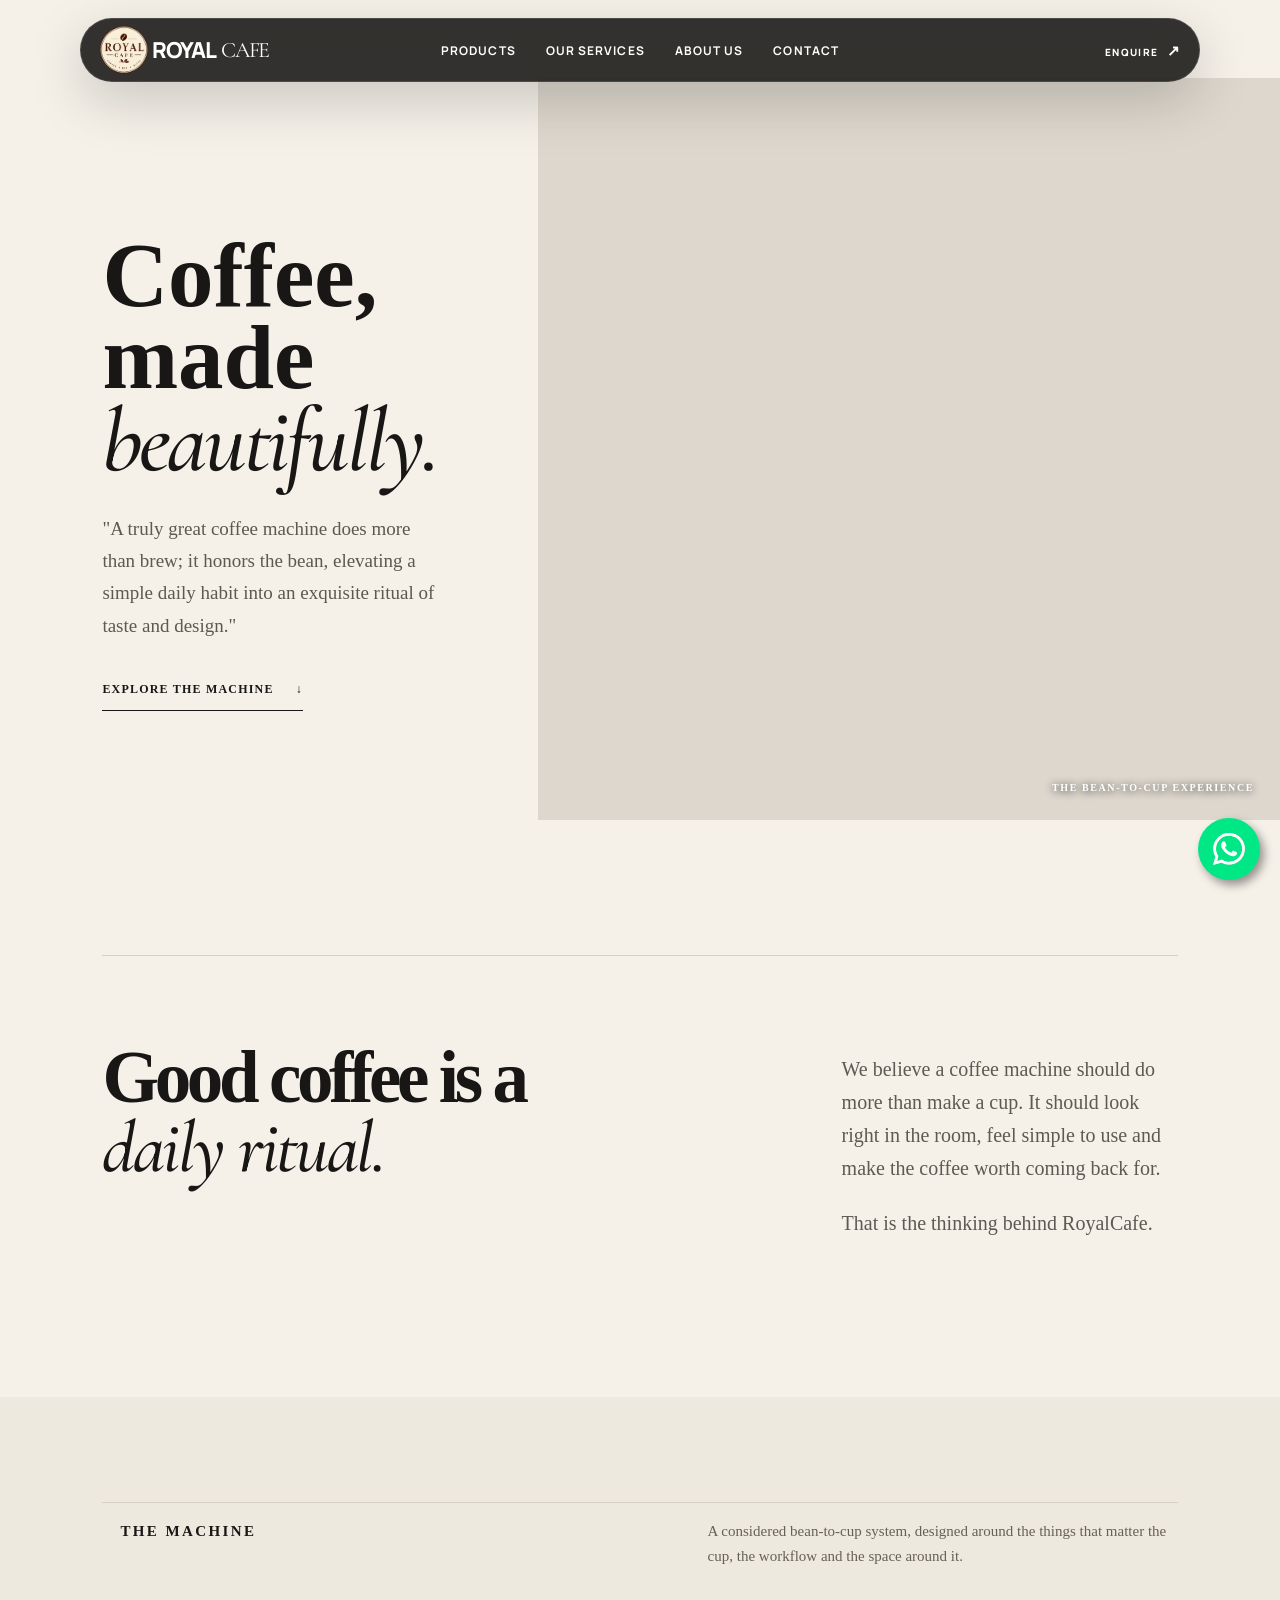
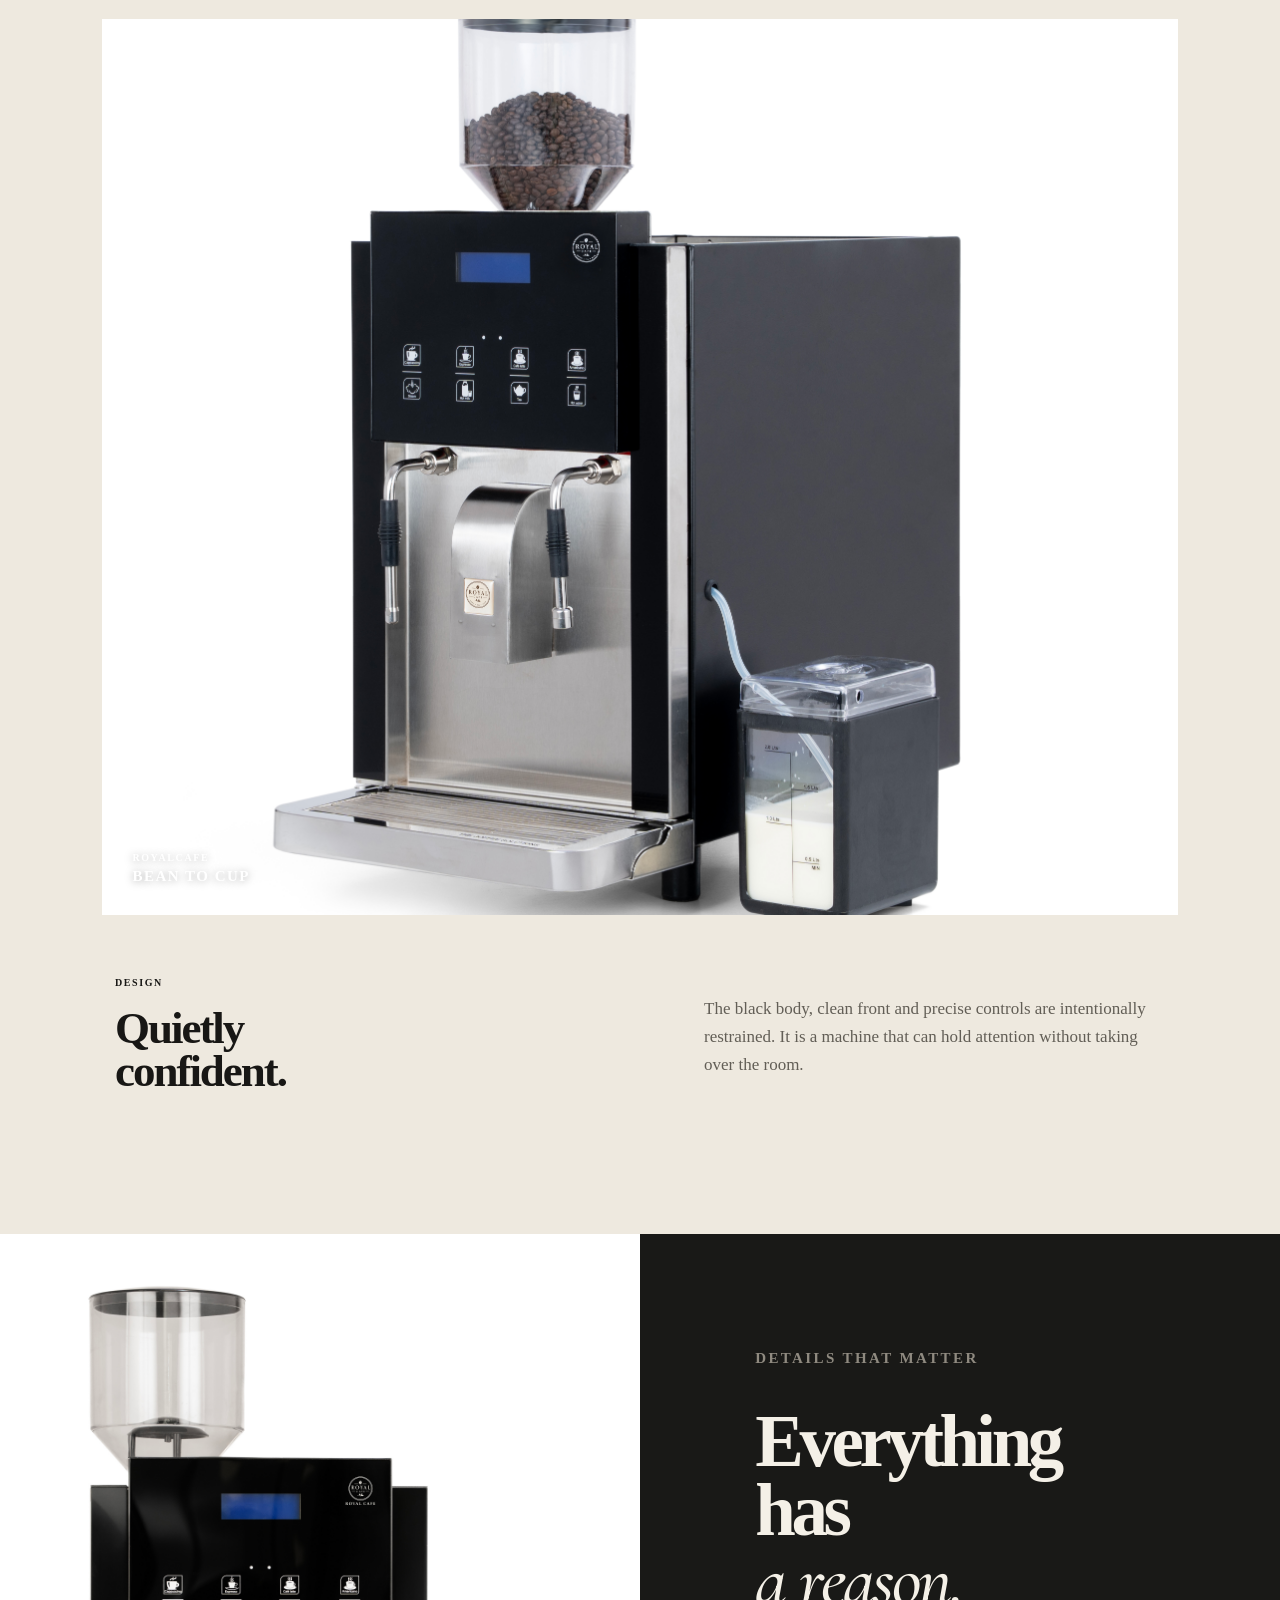
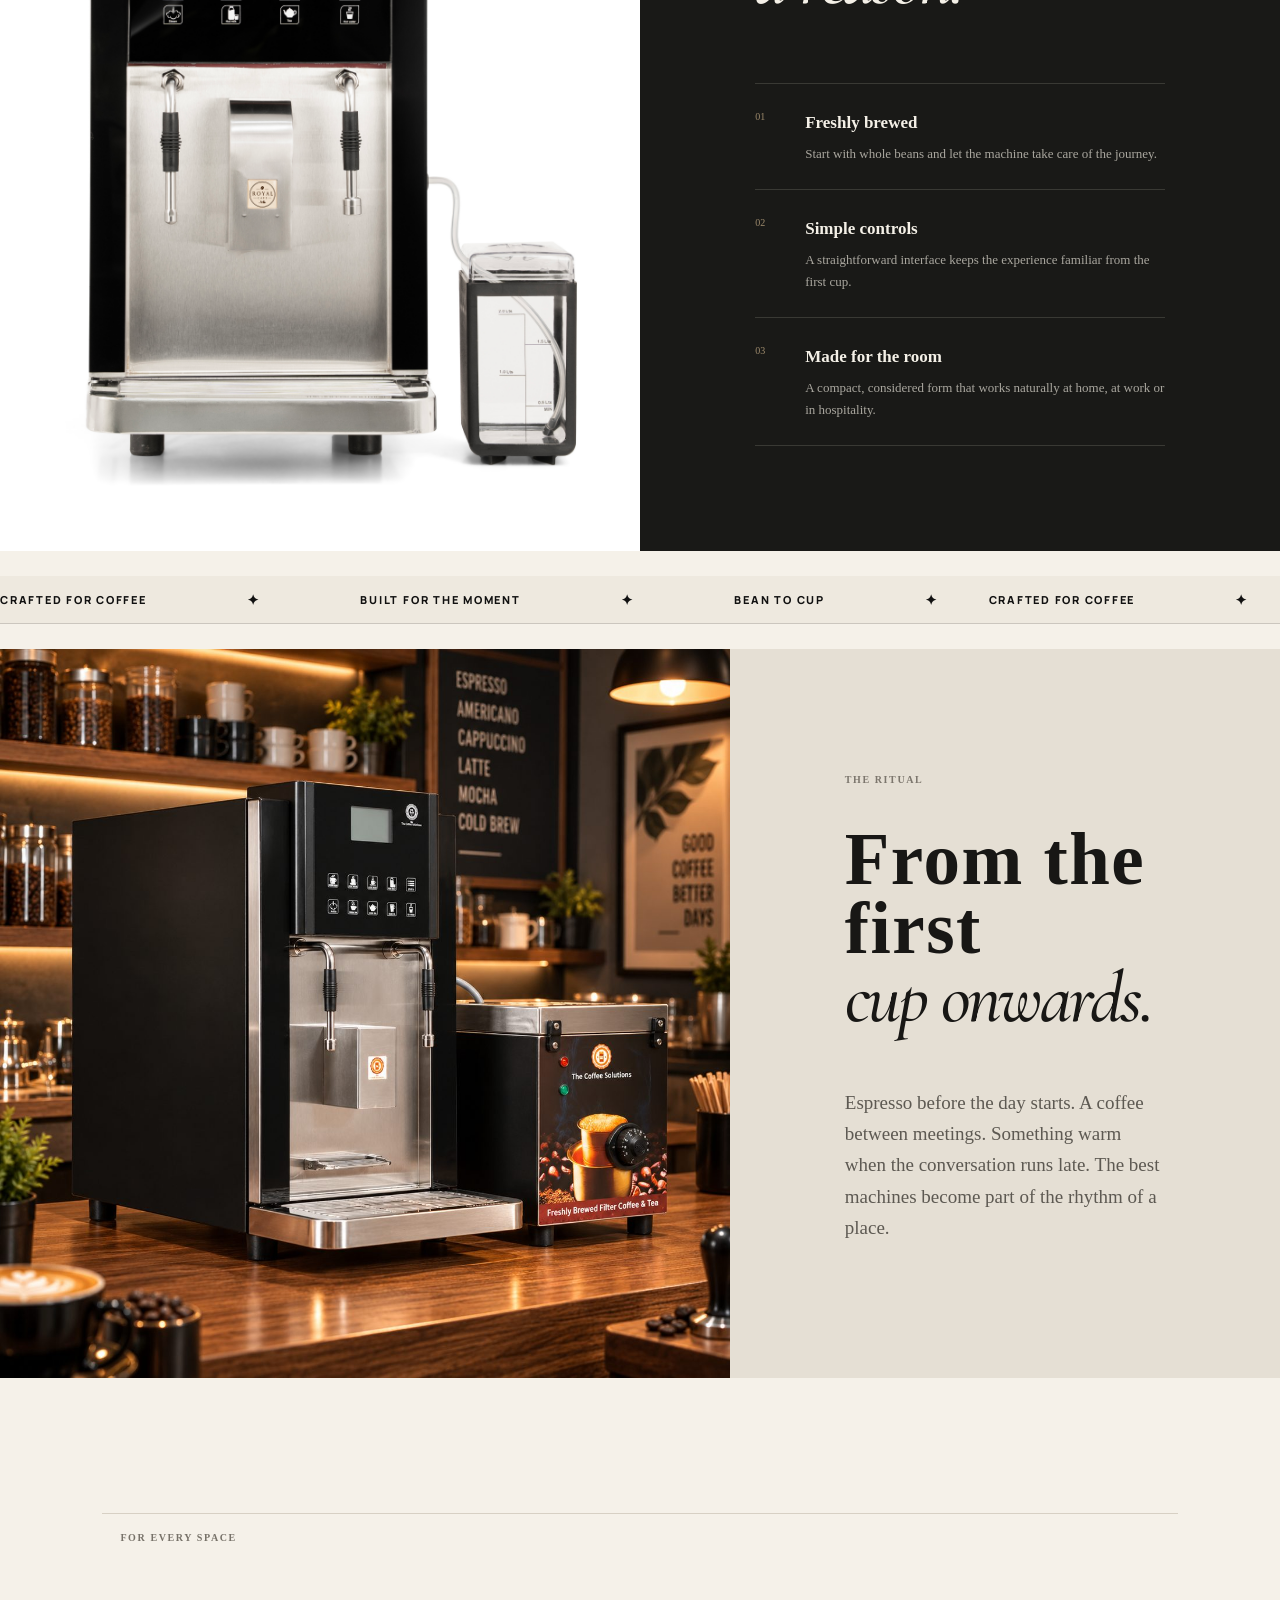
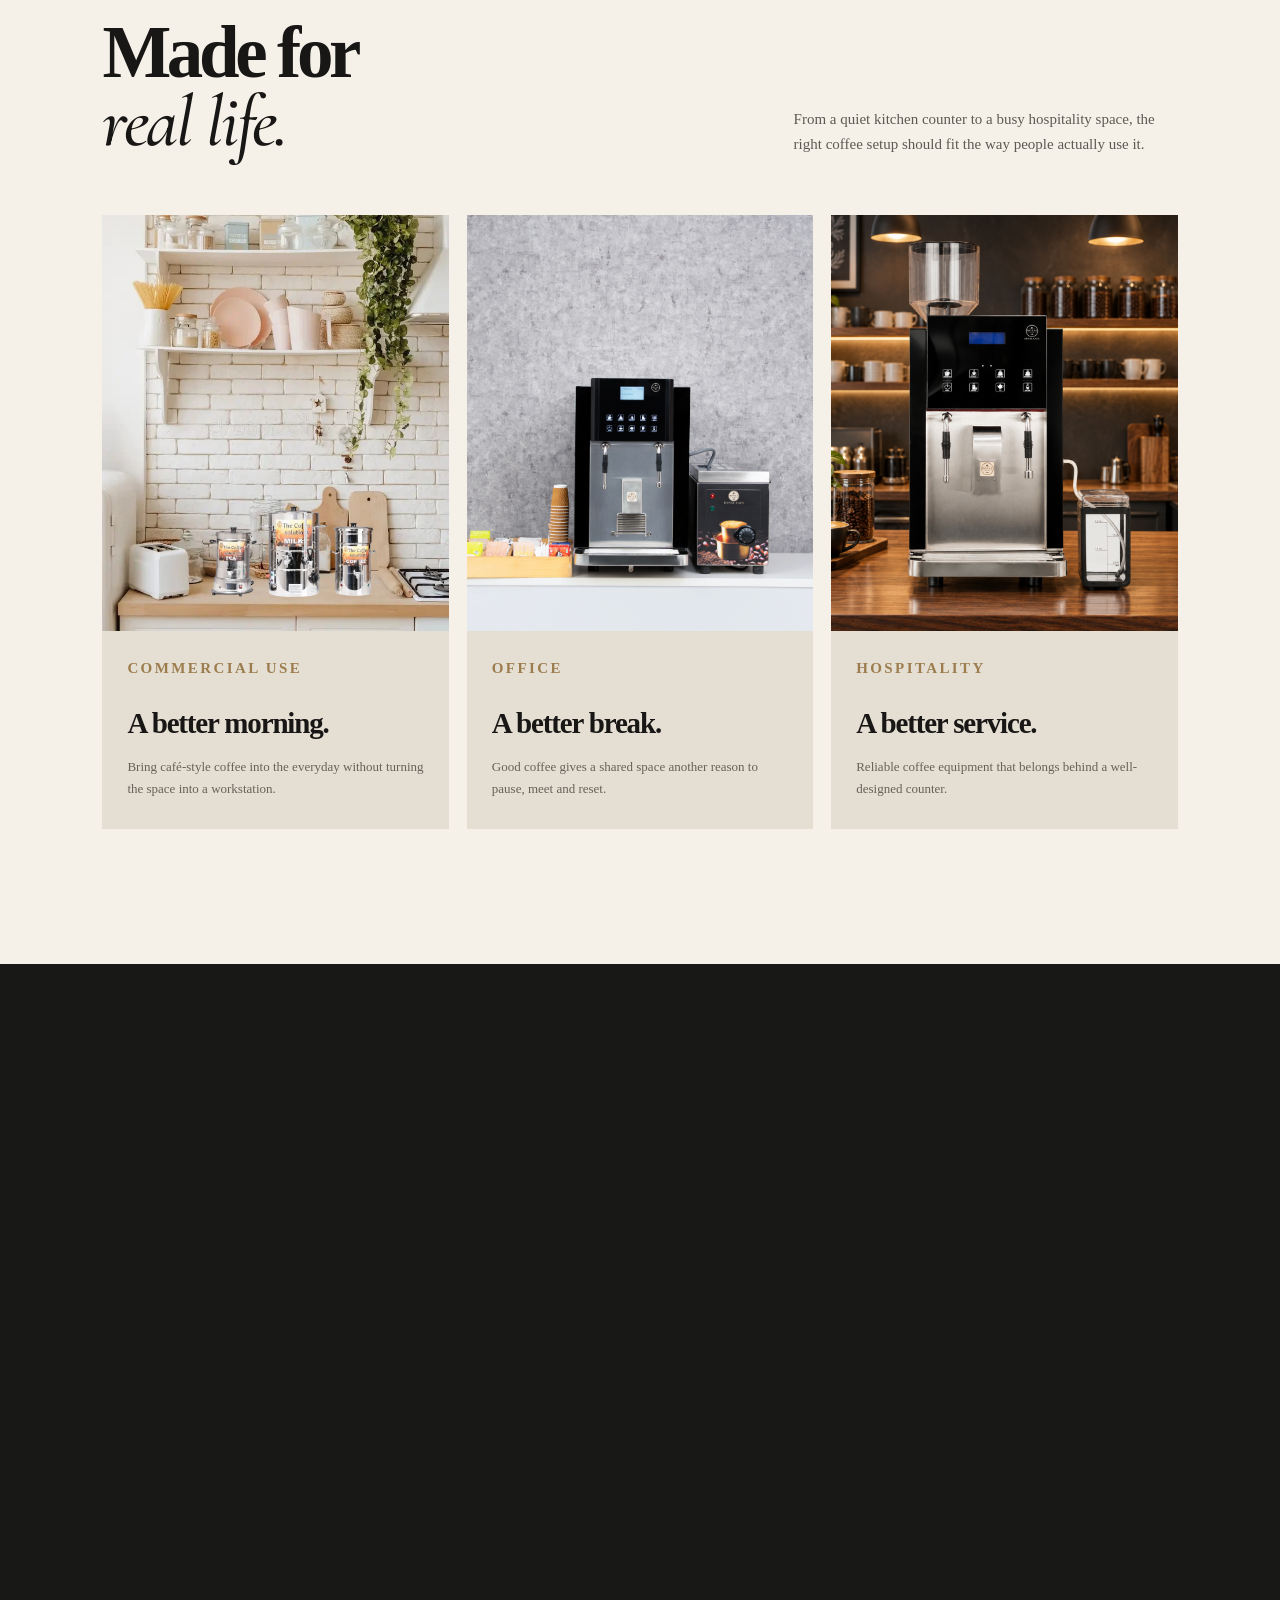
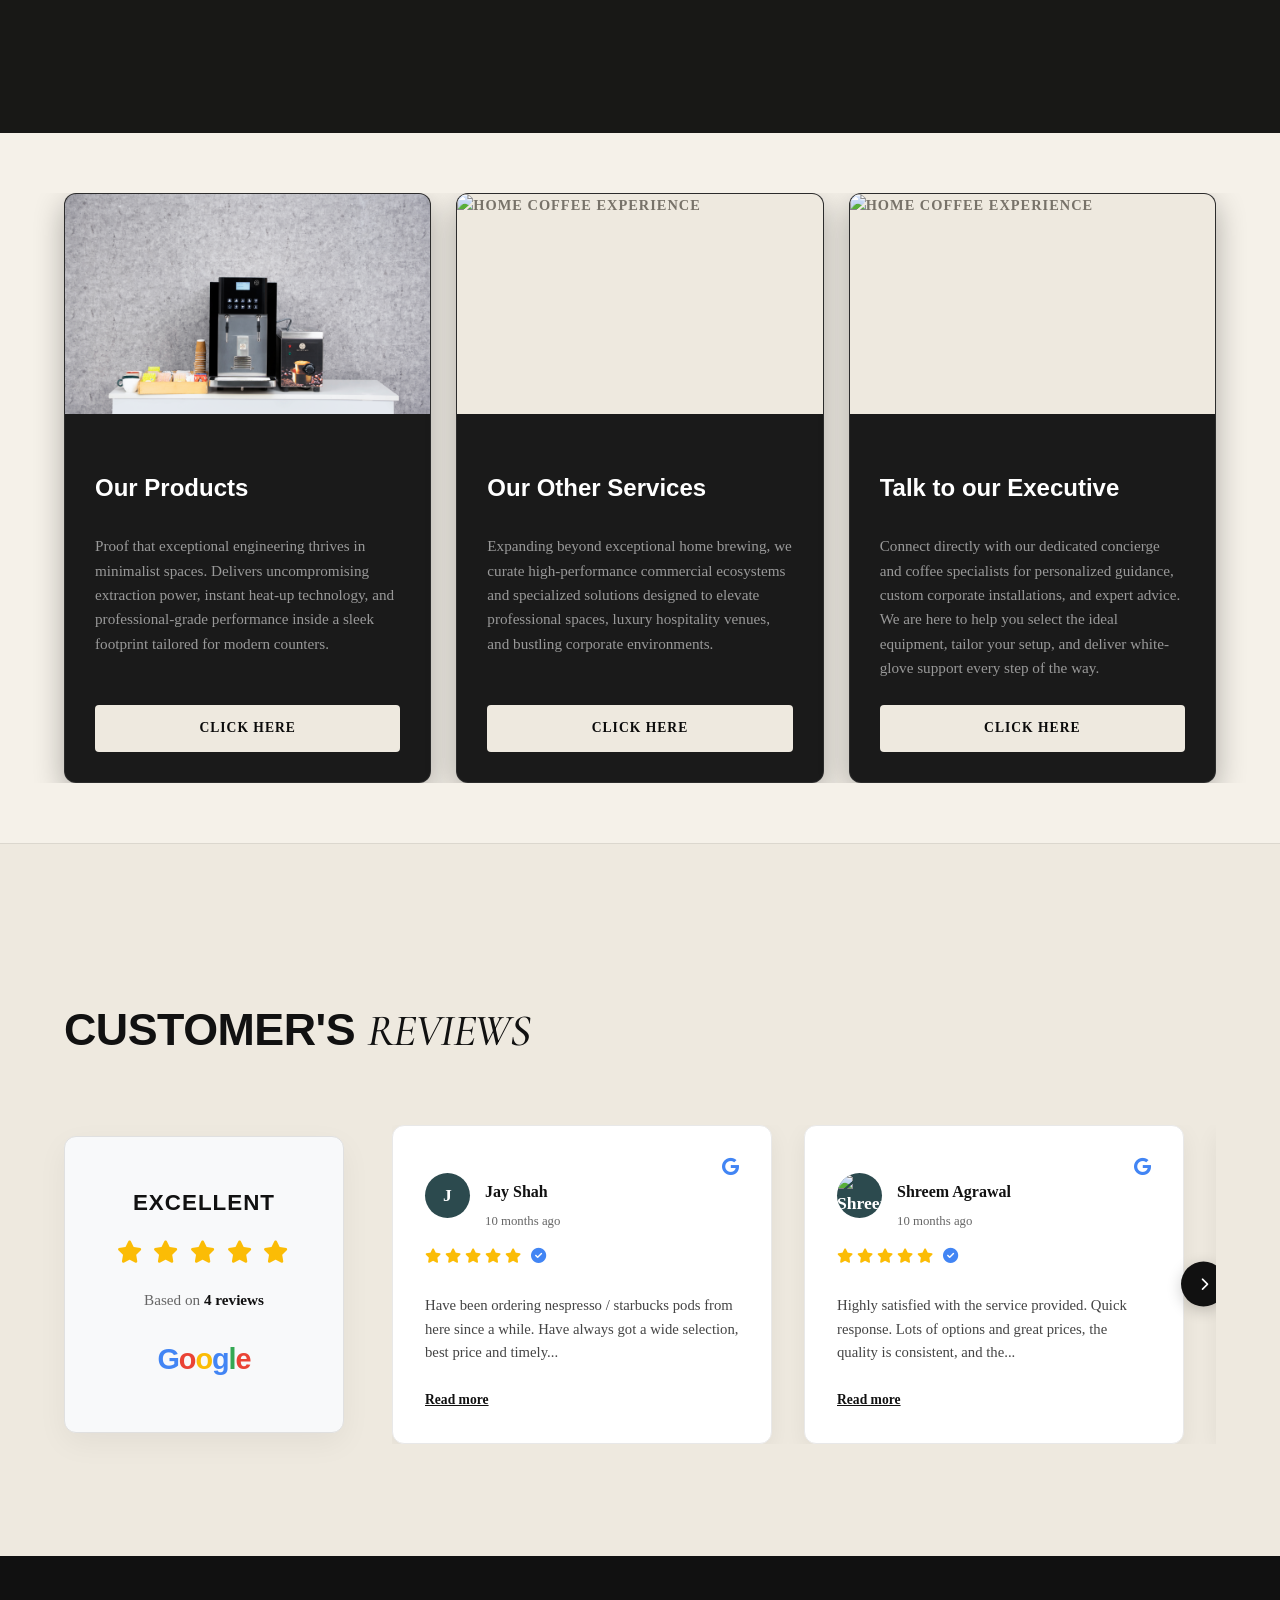
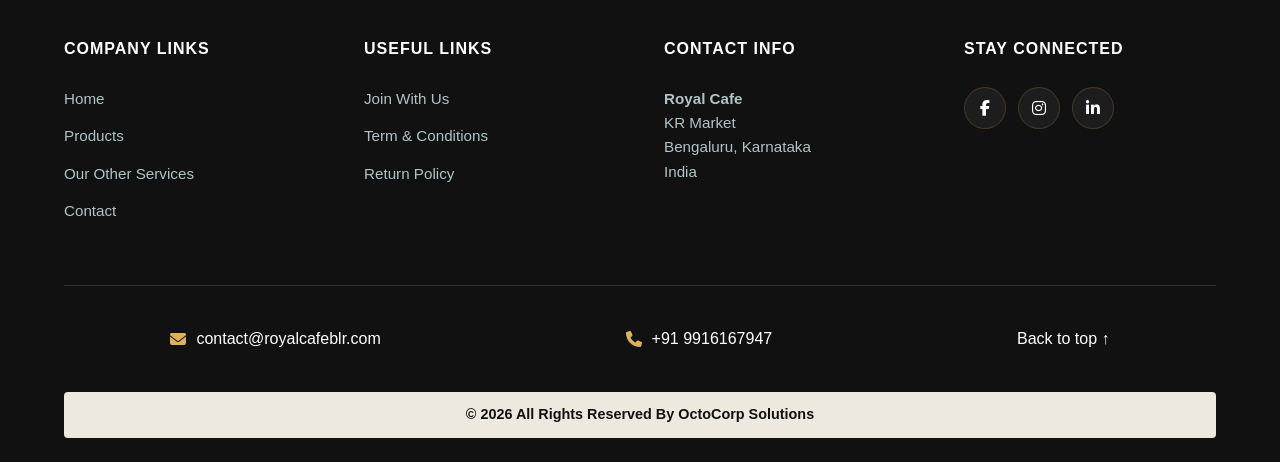
==== index.html @ 7c347255 "Complete" ====
<!doctype html>
<html lang="en">
<head>
  <meta charset="utf-8">
  <meta name="viewport" content="width=device-width,initial-scale=1">
  <meta name="description" content="RoyalCafe coffee machines — thoughtfully designed bean-to-cup machines for home, office and hospitality.">
  <title>RoyalCafe — Coffee, made beautifully.</title>
  <link rel="preconnect" href="https://fonts.googleapis.com">
  <link rel="preconnect" href="https://fonts.gstatic.com" crossorigin>
  <link href="https://fonts.googleapis.com/css2?family=Cormorant+Garamond:ital,wght@0,500;0,600;1,500;1,600&family=Manrope:wght@400;500;600;700;800&display=swap" rel="stylesheet">
  <link rel="stylesheet" href="styles.css">
<link rel="stylesheet" href="https://cdnjs.cloudflare.com/ajax/libs/font-awesome/6.4.0/css/all.min.css">




</head>
<body>



 







  <div class="scroll-progress" aria-hidden="true"></div>
  <div class="cursor-dot" aria-hidden="true"></div><div class="cursor-ring" aria-hidden="true"></div>





  <header class="header" id="top" data-header>
    <a class="logo magnetic" href="index.html" aria-label="RoyalCafe home">
      <img src="assets/images/logo.png" alt="RoyalCafe Logo" height="20">
      ROYAL<span>CAFE</span>
    </a>
    <nav class="desktop-nav">
      <a href="products.html">Products</a><a href="services.html">Our Services</a><a href="about.html">About Us</a><a href="contact.html">Contact</a>
    </nav>
    <a class="header-cta magnetic" href="contact.html">ENQUIRE<span>↗</span></a>
    <button class="menu" aria-label="Open menu" aria-expanded="false"><i></i><i></i></button>
    <nav class="mobile-nav"><a href="products.html">Products</a><a href="services.html">Our Services</a><a href="about.html">About Us</a><a href="contact.html">Contact</a></nav>
  </header>








  <main id="top">
    <section class="hero">
      <div class="hero-copy">
        
        <h1>Coffee, made<br><em>beautifully.</em></h1>
        <p class="hero-text">"A truly great coffee machine does more than brew; it honors the bean, elevating a simple daily habit into an exquisite ritual of taste and design."</p>
        <a class="under-link" href="products.html">Explore the machine <span>↓</span></a>
      </div>
      <div class="hero-media">
        <video autoplay muted loop playsinline poster="assets/images/3.jpg">
          <source src="assets/videos/01-Bean-to-cup.mp4" type="video/mp4">
        </video>
        <div class="hero-note"><span></span><span>THE BEAN-TO-CUP EXPERIENCE</span></div>
      </div>
    </section>

    <section class="intro" id="story">
      <div class="section-top"></div>
      <div class="intro-grid">
        <h2>Good coffee is a<br><em>daily ritual.</em></h2>
        <div class="intro-copy">
          <p>We believe a coffee machine should do more than make a cup. It should look right in the room, feel simple to use and make the coffee worth coming back for.</p>
          <p>That is the thinking behind RoyalCafe.</p>
        </div>
      </div>
    </section>

    <section class="machine" id="machine">
      <div class="machine-head">
        <div><span class="section-number"></span><p>THE MACHINE</p></div>
        <p class="machine-head-copy">A considered bean-to-cup system, designed around the things that matter the cup, the workflow and the space around it.</p>
      </div>
      <div class="product-stage">
        <img src="assets/images/RoyalCfe-17-9-26-00020-copy.jpg" alt="RoyalCafe coffee machine">
        <div class="product-tag">ROYALCAFE<br><strong>BEAN TO CUP</strong></div>
      </div>
      <div class="machine-bottom">
        <div><p class="small-label">DESIGN</p><h3>Quietly<br>confident.</h3></div>
        <p>The black body, clean front and precise controls are intentionally restrained. It is a machine that can hold attention without taking over the room.</p>
      </div>
    </section>

    <section class="details">
      <div class="details-image"><img src="assets/images/RoyalCfe-17-9-26-00007-copy.jpg" alt="Close view of RoyalCafe coffee machine"></div>
      <div class="details-copy">
        <span class="section-number"></span><p class="small-label">DETAILS THAT MATTER</p>
        <h2>Everything has<br><em>a reason.</em></h2>
        <div class="detail-list">
          <div><span>01</span><h4>Freshly brewed</h4><p>Start with whole beans and let the machine take care of the journey.</p></div>
          <div><span>02</span><h4>Simple controls</h4><p>A straightforward interface keeps the experience familiar from the first cup.</p></div>
          <div><span>03</span><h4>Made for the room</h4><p>A compact, considered form that works naturally at home, at work or in hospitality.</p></div>
        </div>
      </div>
    </section>
    <br>
    <section class="ticker" aria-label="RoyalCafe highlights">
      <div class="ticker-track">
        <div class="ticker-group" aria-hidden="true">
          <span>CRAFTED FOR COFFEE</span><b>✦</b>
          <span>BUILT FOR THE MOMENT</span><b>✦</b>
          <span>BEAN TO CUP</span><b>✦</b>
        </div>
        <div class="ticker-group" aria-hidden="true">
          <span>CRAFTED FOR COFFEE</span><b>✦</b>
          <span>BUILT FOR THE MOMENT</span><b>✦</b>
          <span>BEAN TO CUP</span><b>✦</b>
        </div>
      </div>
    </section>
    <br>

    <section class="ritual">
      <div class="ritual-media"><video autoplay muted loop playsinline poster="assets/images/1.jpg"><source src="assets/videos/02-Coffee-and-Tea.mp4" type="video/mp4"></video></div>
      <div class="ritual-copy"><span class="section-number"></span><p class="small-label">THE RITUAL</p><h2>From the first<br><em>cup onwards.</em></h2><p>Espresso before the day starts. A coffee between meetings. Something warm when the conversation runs late. The best machines become part of the rhythm of a place.</p></div>
    </section>

    <section class="range" id="spaces">
      <div class="section-top"><span></span><p>FOR EVERY SPACE</p></div>
      <div class="range-head"><h2>Made for<br><em>real life.</em></h2><p>From a quiet kitchen counter to a busy hospitality space, the right coffee setup should fit the way people actually use it.</p></div>
      <div class="range-grid">
        <article><img src="assets/images/4.png" alt="RoyalCafe in a hospitality setting"><div><span>Commercial Use</span><h3>A better morning.</h3><p>Bring café-style coffee into the everyday without turning the space into a workstation.</p></div></article>
        <article><img src="assets/images/RoyalCfe-17-9-26-00031-copy-2.jpg" alt="People enjoying coffee around RoyalCafe machine"><div><span>OFFICE</span><h3>A better break.</h3><p>Good coffee gives a shared space another reason to pause, meet and reset.</p></div></article>
        <article><img src="assets/images/3.png" alt="RoyalCafe machine in a cafe"><div><span>HOSPITALITY</span><h3>A better service.</h3><p>Reliable coffee equipment that belongs behind a well-designed counter.</p></div></article>
      </div>
    </section>

    <section class="statement">
      <div class="statement-image"><img src="assets/images/RoyalCfe-17-9-26-00015_1-copy.jpg" alt="People with RoyalCafe coffee machine"></div>
      <div class="statement-copy"><p class="small-label">COFFEE & PEOPLE</p><h2>The machine is only<br>part of the <em>story.</em></h2><p>What matters is what happens around it — the conversations, the pauses, the familiar cup and the people who come back for another.</p></div>
    </section>

 <div class="card-container">
    <!-- Card 1 -->
    <div class="card">
        <div class="card-image"><img src="assets/images/RoyalCfe-17-9-26-00031-copy-2.jpg" alt="Home Coffee Experience"></div>
        <div class="card-content">
          
            <h3 class="card-title">Our Products</h3>
            <p class="card-text">Proof that exceptional engineering thrives in minimalist spaces. Delivers uncompromising extraction power, instant heat-up technology, and professional-grade performance inside a sleek footprint tailored for modern counters.</p>
            <a href="products.html" class="card-button">Click Here</a>
        </div>
    </div>

    <!-- Card 2 -->
    <div class="card">
        <div class="card-image"><img src="https://thumbs.dreamstime.com/b/conceptual-hand-writing-showing-our-services-concept-meaning-occupation-function-serving-intangible-products-male-wear-160644151.jpg" alt="Home Coffee Experience"></div>
        <div class="card-content">
            <h3 class="card-title">Our Other Services</h3>
            <p class="card-text">Expanding beyond exceptional home brewing, we curate high-performance commercial ecosystems and specialized solutions designed to elevate professional spaces, luxury hospitality venues, and bustling corporate environments.</p>
            <a href="services.html" class="card-button">Click Here</a>
        </div>
    </div>

    <!-- Card 3 -->
    <div class="card">
        <div class="card-image"><img src="https://content.jdmagicbox.com/comp/def_content/call_centres/default-call-centres-7-250.jpg" alt="Home Coffee Experience"></div>
        <div class="card-content">
            <h3 class="card-title">Talk to our Executive</h3>
            <p class="card-text">Connect directly with our dedicated concierge and coffee specialists for personalized guidance, custom corporate installations, and expert advice. We are here to help you select the ideal equipment, tailor your setup, and deliver white-glove support every step of the way.</p>
            <a href="contact.html" class="card-button">Click Here</a>
        </div>
    </div>
</div>


<!-- Customer Reviews Section -->
<section class="reviews-section" id="reviews">
    <div class="reviews-container">
        <!-- Section Header -->
        <div class="reviews-header">
            <h2>Customer's <em>Reviews</em></h2>
        </div>

        <div class="reviews-content-wrapper">
            <!-- Left Fixed Summary Box -->
            <div class="reviews-summary-card">
                <span class="excellent-label">EXCELLENT</span>
                <div class="star-rating">
                    <i class="fa-solid fa-star"></i>
                    <i class="fa-solid fa-star"></i>
                    <i class="fa-solid fa-star"></i>
                    <i class="fa-solid fa-star"></i>
                    <i class="fa-solid fa-star"></i>
                </div>
                <p class="review-count">Based on <strong>4 reviews</strong></p>
                <div class="google-brand">
                    <span class="g-blue">G</span><span class="g-red">o</span><span class="g-yellow">o</span><span class="g-blue">g</span><span class="g-green">l</span><span class="g-red">e</span>
                </div>
            </div>

            <!-- Right Slider Wrapper with Arrow Controls -->
            <div class="reviews-slider-container">
                <div class="review-cards-track" id="reviewTrack">
                    <!-- Review 1 -->
                    <div class="review-card">
                        <div class="review-card-header">
                            <div class="reviewer-avatar avatar-1">J</div>
                            <div class="reviewer-meta">
                                <h4>Jay Shah</h4>
                                <span>10 months ago</span>
                            </div>
                            <i class="fa-brands fa-google google-icon"></i>
                        </div>
                        <div class="review-stars">
                            <i class="fa-solid fa-star"></i><i class="fa-solid fa-star"></i><i class="fa-solid fa-star"></i><i class="fa-solid fa-star"></i><i class="fa-solid fa-star"></i>
                            <i class="fa-solid fa-circle-check verified-badge"></i>
                        </div>
                        <p class="review-text">Have been ordering nespresso / starbucks pods from here since a while. Have always got a wide selection, best price and timely...</p>
                        <a href="#" class="read-more">Read more</a>
                    </div>

                    <!-- Review 2 -->
                    <div class="review-card">
                        <div class="review-card-header">
                            <div class="reviewer-avatar avatar-2">
                                <img src="https://images.unsplash.com/photo-1543466835-00a7907e9de1?q=80&w=100" alt="Shreem Agrawal">
                            </div>
                            <div class="reviewer-meta">
                                <h4>Shreem Agrawal</h4>
                                <span>10 months ago</span>
                            </div>
                            <i class="fa-brands fa-google google-icon"></i>
                        </div>
                        <div class="review-stars">
                            <i class="fa-solid fa-star"></i><i class="fa-solid fa-star"></i><i class="fa-solid fa-star"></i><i class="fa-solid fa-star"></i><i class="fa-solid fa-star"></i>
                            <i class="fa-solid fa-circle-check verified-badge"></i>
                        </div>
                        <p class="review-text">Highly satisfied with the service provided. Quick response. Lots of options and great prices, the quality is consistent, and the...</p>
                        <a href="#" class="read-more">Read more</a>
                    </div>

                    <!-- Review 3 -->
                    <div class="review-card">
                        <div class="review-card-header">
                            <div class="reviewer-avatar avatar-3">N</div>
                            <div class="reviewer-meta">
                                <h4>nikhil tyagi</h4>
                                <span>10 months ago</span>
                            </div>
                            <i class="fa-brands fa-google google-icon"></i>
                        </div>
                        <div class="review-stars">
                            <i class="fa-solid fa-star"></i><i class="fa-solid fa-star"></i><i class="fa-solid fa-star"></i><i class="fa-solid fa-star"></i><i class="fa-solid fa-star"></i>
                            <i class="fa-solid fa-circle-check verified-badge"></i>
                        </div>
                        <p class="review-text">I have been a regular customer for the past year..... and this company never disappoints..... genuine products and great service</p>
                        <a href="#" class="read-more">Read more</a>
                    </div>

                    <!-- Review 4 (Extra for sliding demonstration) -->
                    <div class="review-card">
                        <div class="review-card-header">
                            <div class="reviewer-avatar avatar-1">R</div>
                            <div class="reviewer-meta">
                                <h4>Rahul Sharma</h4>
                                <span>1 year ago</span>
                            </div>
                            <i class="fa-brands fa-google google-icon"></i>
                        </div>
                        <div class="review-stars">
                            <i class="fa-solid fa-star"></i><i class="fa-solid fa-star"></i><i class="fa-solid fa-star"></i><i class="fa-solid fa-star"></i><i class="fa-solid fa-star"></i>
                            <i class="fa-solid fa-circle-check verified-badge"></i>
                        </div>
                        <p class="review-text">Exceptional quality and quick shipping. The customer service team helped me choose the exact model I needed for my office.</p>
                        <a href="#" class="read-more">Read more</a>
                    </div>
                </div>

                <!-- Navigation Arrow Button -->
                <button class="slider-arrow" id="nextReviewBtn" aria-label="Next review">
                    <i class="fa-solid fa-chevron-right"></i>
                </button>
            </div>
        </div>
    </div>
</section>

  <!-- Footer Section -->
<footer class="site-footer">
    <div class="footer-container">
        <!-- Column 1: Company Links -->
        <div class="footer-col">
            <h3>Company Links</h3>
            <ul>
                <li><a href="#">Home</a></li>
                <li><a href="products.html">Products</a></li>
                <li><a href="services.html">Our Other Services</a></li>
                <li><a href="contact.html">Contact</a></li>
            </ul>
        </div>

        <!-- Column 2: Useful Links -->
        <div class="footer-col">
            <h3>Useful Links</h3>
            <ul>
                <li><a href="careers.html">Join With Us</a></li>
                
                
                <li><a href="terms.html">Term & Conditions</a></li>
                <li><a href="return.html">Return Policy</a></li>
                
            </ul>
        </div>

        <!-- Column 3: Contact Info -->
        <div class="footer-col">
            <h3>Contact Info</h3>
            <p><strong>Royal Cafe</strong><br>
            KR Market<br>
            Bengaluru, Karnataka<br>
            India</p>
        </div>

        <!-- Column 4: Stay Connected -->
        <!-- Column 4: Stay Connected -->
        <div class="footer-col">
            <h3>Stay Connected</h3>
            <div class="social-icons">
                <a href="https://facebook.com" target="_blank" rel="noopener" aria-label="Facebook"><i class="fa-brands fa-facebook-f"></i></a>
                <a href="https://instagram.com" target="_blank" rel="noopener" aria-label="Instagram"><i class="fa-brands fa-instagram"></i></a>
                <a href="https://linkedin.com" target="_blank" rel="noopener" aria-label="LinkedIn"><i class="fa-brands fa-linkedin-in"></i></a>
            </div>
        </div>
    </div>

    <!-- Contact details bar -->
    <div class="footer-contact-bar">
        <div class="contact-item">
            <i class="fa-solid fa-envelope"></i><a href="mailto:contact@royalcafeblr.com"> contact@royalcafeblr.com </a>
        </div>
        <div class="contact-item">
            <i class="fa-solid fa-phone"></i><a href="tel:9916167947"> +91 9916167947</a>
        </div>
        <a href="index.html">Back to top ↑</a>
    </div>

    

    <!-- Copyright Bottom Bar -->
    <div class="footer-bottom"><a href="https://octo-corp.github.io/octo-corp/">
        <p>&copy; 2026 All Rights Reserved By OctoCorp Solutions</p></a>
    </div>
</footer>


<div class="wabtn" id="wabutton">
  <style> [wa-tooltip] { position: relative; cursor: default;  &:hover { &::before { content: attr(wa-tooltip); font-size: 16px; text-align: center; position: absolute; display: block; right: calc(0% - 100px); left: null; min-width: 200px; max-width: 200px; bottom: calc(100% + 40px); transform: translate(-50%); animation: fade-in 500ms ease; background: #00E785; border-radius: 4px; padding: 10px; color: #ffffff; z-index: 1; } } }  @keyframes pulse { 0% { transform: scale(1); } 50% { transform: scale(1.1); } 100% { transform: scale(1); } }  [wa-tooltip] {  }  @keyframes fade-in { from { opacity: 0; } to { opacity: 1; } }</style>
  <a wa-tooltip="We are available! Click here to chat" target="_self" href="https://wa.me/919916167947?text=Hi!%20I'm%20interested%20in%20your%20services%20and%20would%20love%20to%20know%20more%20about%20it.%20Could%20you%20please%20send%20me%20more%20information?%20Thank%20you!" style=" cursor: pointer;height: auto;width: auto;padding: 10px 10px 10px 10px;position: fixed !important;color: #fff;bottom: 20px;right: 20px;;display: flex;text-decoration: none;font-size: 18px;font-weight: 600;font-family: sans-serif;align-items: center;z-index: 999999999 !important;background-color: #00E785;box-shadow: 4px 5px 10px rgba(0, 0, 0, 0.4);border-radius: 100px;animation: pulse 2.5s ease infinite;">
    <svg width="42" height="42" style="padding: 5px;" viewBox="0 0 28 28" fill="none" xmlns="http://www.w3.org/2000/svg"><g clip-path="url(#clip0_1024_354)"><path d="M23.8759 4.06939C21.4959 1.68839 18.3316 0.253548 14.9723 0.0320463C11.613 -0.189455 8.28774 0.817483 5.61565 2.86535C2.94357 4.91323 1.10682 7.86244 0.447451 11.1638C-0.21192 14.4652 0.351026 17.8937 2.03146 20.8109L0.0625 28.0004L7.42006 26.0712C9.45505 27.1794 11.7353 27.7601 14.0524 27.7602H14.0583C16.8029 27.7599 19.4859 26.946 21.768 25.4212C24.0502 23.8965 25.829 21.7294 26.8798 19.1939C27.9305 16.6583 28.206 13.8682 27.6713 11.1761C27.1367 8.48406 25.8159 6.01095 23.8759 4.06939ZM14.0583 25.4169H14.0538C11.988 25.417 9.96008 24.8617 8.1825 23.8091L7.7611 23.5593L3.3945 24.704L4.56014 20.448L4.28546 20.0117C2.92594 17.8454 2.32491 15.2886 2.57684 12.7434C2.82877 10.1982 3.91938 7.80894 5.67722 5.95113C7.43506 4.09332 9.76045 2.87235 12.2878 2.48017C14.8152 2.08799 17.4013 2.54684 19.6395 3.78457C21.8776 5.02231 23.641 6.96875 24.6524 9.3179C25.6638 11.6671 25.8659 14.2857 25.2268 16.7622C24.5877 19.2387 23.1438 21.4326 21.122 22.999C19.1001 24.5655 16.6151 25.4156 14.0575 25.4157L14.0583 25.4169Z" fill="#E0E0E0"></path><path fill-rule="evenodd" clip-rule="evenodd" d="M10.6291 7.98363C10.3723 7.41271 10.1019 7.40123 9.85771 7.39143C9.65779 7.38275 9.42903 7.38331 9.20083 7.38331C9.0271 7.3879 8.8562 7.42837 8.69887 7.5022C8.54154 7.57602 8.40119 7.68159 8.28663 7.81227C7.899 8.17929 7.59209 8.62305 7.38547 9.11526C7.17884 9.60747 7.07704 10.1373 7.08655 10.6711C7.08655 12.3578 8.31519 13.9877 8.48655 14.2164C8.65791 14.4452 10.8581 18.0169 14.3425 19.3908C17.2382 20.5327 17.8276 20.3056 18.4562 20.2485C19.0848 20.1913 20.4843 19.4194 20.7701 18.6189C21.056 17.8183 21.0557 17.1323 20.9701 16.989C20.8844 16.8456 20.6559 16.7605 20.3129 16.5889C19.9699 16.4172 18.2849 15.5879 17.9704 15.4736C17.656 15.3594 17.4275 15.3023 17.199 15.6455C16.9705 15.9888 16.3139 16.7602 16.1137 16.9895C15.9135 17.2189 15.7136 17.2471 15.3709 17.0758C14.3603 16.6729 13.4275 16.0972 12.6143 15.3745C11.8648 14.6818 11.2221 13.8819 10.7072 13.0007C10.5073 12.6579 10.6857 12.472 10.8579 12.3007C11.0119 12.1472 11.2006 11.9005 11.3722 11.7003C11.5129 11.5271 11.6282 11.3346 11.7147 11.1289C11.7603 11.0343 11.7817 10.9299 11.7768 10.825C11.7719 10.7201 11.7409 10.6182 11.6867 10.5283C11.6001 10.3566 10.9337 8.66151 10.6291 7.98363Z" fill="white"></path><path d="M23.7628 4.02445C21.4107 1.66917 18.2825 0.249336 14.9611 0.0294866C11.6397 -0.190363 8.35161 0.804769 5.70953 2.82947C3.06745 4.85417 1.25154 7.77034 0.600156 11.0346C-0.051233 14.299 0.506321 17.6888 2.16894 20.5724L0.222656 27.6808L7.49566 25.7737C9.50727 26.8692 11.7613 27.4432 14.0519 27.4434H14.0577C16.7711 27.4436 19.4235 26.6392 21.6798 25.1321C23.936 23.6249 25.6947 21.4825 26.7335 18.9759C27.7722 16.4693 28.0444 13.711 27.5157 11.0497C26.9869 8.38835 25.6809 5.94358 23.7628 4.02445ZM14.0577 25.1269H14.0547C12.0125 25.1271 10.0078 24.5782 8.25054 23.5377L7.8339 23.2907L3.51686 24.4222L4.66906 20.2143L4.39774 19.7831C3.05387 17.6415 2.4598 15.1141 2.70892 12.598C2.95804 10.082 4.03622 7.72013 5.77398 5.88366C7.51173 4.04719 9.81051 2.84028 12.3089 2.45266C14.8074 2.06505 17.3638 2.5187 19.5763 3.74232C21.7888 4.96593 23.5319 6.89011 24.5317 9.21238C25.5314 11.5346 25.7311 14.1233 25.0993 16.5714C24.4675 19.0195 23.0401 21.1883 21.0414 22.7367C19.0427 24.2851 16.5861 25.1254 14.0577 25.1255V25.1269Z" fill="white"></path></g><defs><clipPath id="clip0_1024_354"><rect width="27.8748" height="28" fill="white" transform="translate(0.0625)"></rect></clipPath></defs></svg>
    <span class="button-text"></span>
  </a>
</div>


    
  <script src="script.js"></script>
</body>
</html>
---- styles.css ----
:root {
  --cream: #f5f1e9;
  --paper: #eee9df;
  --ink: #181715;
  --muted: #777269;
  --line: #d7d0c4;
  --dark: #151514;
  --gold: #9d7d4d;
  --white: #fff;
}

* {
  box-sizing: border-box;
}

html {
  scroll-behavior: smooth;
}

body {
  margin: 0;
  background: var(--cream);
  color: var(--ink);
 
  font-size: 15px;
  line-height: 1.65;
 




}





img,
video {
  display: block;
  width: 100%;
}

a {
  color: inherit;
}

.header {
  position: fixed;
  z-index: 100;
  top: 0;
  left: 0;
  width: 100%;
  background: rgba(245, 241, 233, .96);
  border-bottom: 1px solid var(--line);
  backdrop-filter: blur(10px);
}

.header-inner {
  height: 78px;
  max-width: 1440px;
  margin: auto;
  padding: 0 42px;
  display: flex;
  align-items: center;
  gap: 48px;
}


.header .logo {
  display: flex;
  align-items: center;
  gap: 3px;
}

.header .logo img {
  height: 50px; 
  width: auto;
  display: block;
}

.logo {
  font-size: 18px;
  font-weight: 800;
  letter-spacing: .08em;
  text-decoration: none;
  line-height: 1;
}

.logo span {
  font-family: serif;
  font-weight: 500;
  margin-left: 1px;
}

.desktop-nav {
  display: flex;
  gap: 31px;
  margin-left: auto;
}

.desktop-nav a,
.header-link {
  font-size: 12px;
  text-decoration: none;
}

.desktop-nav a {
  color: #514e48;
}

.desktop-nav a:hover {
  color: var(--ink);
}

.header-link {
  border-left: 1px solid var(--line);
  padding-left: 28px;
  font-weight: 700;
}

.header-link span {
  margin-left: 8px;
}

.menu,
.mobile-menu {
  display: none;
}

.hero {
  padding-top: 78px;
  min-height: 820px;
  display: grid;
  grid-template-columns: 42% 58%;
  background: var(--cream);
}

.hero-copy {
  padding: clamp(80px, 10vw, 155px) 8vw 80px 8vw;
  display: flex;
  flex-direction: column;
  justify-content: center;
}

.eyebrow,
.small-label,
.section-top p,
.section-number,
.hero-note,
.product-tag,
.machine-head>div p,
.range article>div span,
.journal article>div>span {
  font-size: 10px;
  letter-spacing: .16em;
  text-transform: uppercase;
  font-weight: 800;
}

.eyebrow {
  color: var(--gold);
  margin: 0 0 28px;
}

.hero h1 {
  font-size: clamp(62px, 7.1vw, 116px);
  line-height: .9;
  
  margin: 0 0 30px;
  font-weight: 800;
}

.hero h1 em,
h2 em {
  font-family: "Cormorant Garamond", Georgia, serif;
  font-weight: 500;
  letter-spacing: -.035em;
}

.hero-text {
  max-width: 460px;
  color: #5d5951;
  font-size: 19px;
  line-height: 1.7;
  margin: 0 0 38px;
}

.under-link {
  font-size: 12px;
  font-weight: 800;
  text-transform: uppercase;
  letter-spacing: .1em;
  text-decoration: none;
  border-bottom: 1px solid var(--ink);
  padding-bottom: 10px;
  width: max-content;
}

.under-link span {
  margin-left: 18px;
}

.hero-media {
  position: relative;
  min-height: 742px;
  overflow: hidden;
  background: #ddd7cd;
}

.hero-media video {
  height: 100%;
  object-fit: cover;
  object-position: center;
}

.hero-note {
  position: absolute;
  bottom: 24px;
  left: 26px;
  right: 26px;
  display: flex;
  justify-content: space-between;
  color: #fff;
  text-shadow: 0 1px 8px #000;
}

.intro,
.range,
.journal {
  max-width: 1440px;
  margin: auto;
  padding: 135px 8vw;
}

.section-top {
  display: flex;
  align-items: center;
  gap: 18px;
  border-top: 1px solid var(--line);
  padding-top: 16px;
  margin-bottom: 72px;
}

.section-top span,
.section-number {
  color: var(--gold);
  font-weight: 800;
}

.section-top p {
  margin: 0;
  color: var(--muted);
}

.intro-grid {
  display: grid;
  grid-template-columns: 1.3fr .7fr;
  gap: 9vw;
}

.intro h2,
.machine h2,
.details h2,
.ritual h2,
.range h2,
.statement h2,
.journal h2,
.contact h2 {
  font-size: clamp(48px, 5.7vw, 88px);
  line-height: .94;
  letter-spacing: -.06em;
  margin: 0;
  font-weight: 800;
}

.intro-copy {
  max-width: 500px;
  padding-top: 9px;
}

.intro-copy p {
  font-size: 20px;
  color: #5e5a53;
  margin: 0 0 22px;
}

.machine {
  background: var(--paper);
  padding: 105px 8vw 125px;
}

.machine-head {
  max-width: 1440px;
  margin: auto;
  display: flex;
  justify-content: space-between;
  gap: 80px;
  border-top: 1px solid var(--line);
  padding-top: 16px;
  margin-bottom: 50px;
}

.machine-head>div {
  display: flex;
  gap: 18px;
}

.machine-head>div p {
  margin: 0;
  font-size: 15px;
}

.machine-head-copy {
  font-size: 15px;
  max-width: 470px;
  color: #666158;
  margin: 0;
}

.product-stage {
  max-width: 1440px;
  margin: auto;
  height: min(70vw, 950px);
  position: relative;
  overflow: hidden;
  background: #ddd8cf;
}

.product-stage img {
  height: 100%;
  object-fit: cover;
  object-position: center;
}

.product-tag {
  position: absolute;
  left: 30px;
  bottom: 27px;
  color: #fff;
  line-height: 1.5;
  text-shadow: 0 1px 8px rgba(0, 0, 0, .35);
}

.product-tag strong {
  font-size: 15px;
  letter-spacing: .1em;
}

.machine-bottom {
  max-width: 1050px;
  margin: 50px auto 0;
  display: grid;
  grid-template-columns: 1fr 1fr;
  gap: 10vw;
}

.machine-bottom h3 {
  font-size: 45px;
  line-height: .95;
  letter-spacing: -.045em;
  margin: 16px 0;
}

.machine-bottom>p {
  color: #625e56;
  font-size: 17px;
  margin: 30px 0 0;
  max-width: 480px;
}

.details {
  display: grid;
  grid-template-columns: 50% 50%;
  background: #191917;
  color: #f4f0e7;
}

.details-image {
  min-height: 760px;
}

.details-image img {
  height: 100%;
  object-fit: cover;
}

.details-copy {
  padding: 105px 9vw;
}

.details-copy .section-number {
  display: block;
  margin-bottom: 7px;
}

.details-copy .small-label {
  color: #8f8a80;
  margin: 0 0 38px;
  font-size: 15px;
}

.details h2 {
  margin-bottom: 68px;
}

.detail-list {
  border-top: 1px solid #393934;
}

.detail-list>div {
  display: grid;
  grid-template-columns: 35px 1fr;
  column-gap: 15px;
  border-bottom: 1px solid #393934;
  padding: 25px 0;
}

.detail-list span {
  font-size: 10px;
  color: #9d8a6c;
}

.detail-list h4 {
  font-size: 17px;
  margin: 0 0 6px;
}

.detail-list p {
  grid-column: 2;
  color: #aaa79f;
  margin: 0;
  max-width: 430px;
  font-size: 13px;
}

.ritual {
  display: grid;
  grid-template-columns: 57% 43%;
  min-height: 720px;
  background: #e5dfd4;
}

.ritual-media {
  min-height: 600px;
}

.ritual-media video {
  height: 100%;
  object-fit: cover;
}

.ritual-copy {
  padding: 100px 9vw;
  display: flex;
  flex-direction: column;
  justify-content: center;
}

.ritual-copy .section-number {
  margin-bottom: 7px;
}

.ritual-copy .small-label {
  color: #7c766d;
  margin: 0 0 38px;
}

.ritual-copy h2 {
  margin-bottom: 35px;
  letter-spacing: 1.5px;
}

.ritual-copy>p:last-child {
  max-width: 450px;
  color: #5d5952;
  font-size: 19px;
}

.range-head {
  display: grid;
  grid-template-columns: 1.2fr .8fr;
  gap: 9vw;
  align-items: end;
  margin-bottom: 58px;
}

.range-head>p {
  max-width: 450px;
  color: #5e5a53;
  margin: 0;
}

.range-grid {
  display: grid;
  grid-template-columns: repeat(3, 1fr);
  gap: 18px;
}

.range article {
  background: #e4ded3;
}

.range article img {
  aspect-ratio: 4/4.8;
  object-fit: cover;
}

.range article>div {
  padding: 25px 25px 30px;
}

.range article>div span {
  color: var(--gold);
  font-size: 15px;
}

.range article h3 {
  font-size: 29px;
  letter-spacing: -.04em;
  margin: 20px 0 8px;
}

.range article p {
  color: #676158;
  margin: 0;
  font-size: 13px;
}

.statement {
  display: grid;
  grid-template-columns: 55% 45%;
  background: #181816;
  color: #f5f1e9;
}

.statement-image {
  min-height: 730px;
}

.statement-image img {
  height: 100%;
  object-fit: cover;
}

.statement-copy {
  padding: 110px 9vw;
  display: flex;
  flex-direction: column;
  justify-content: center;
}

.statement-copy .small-label {
  color: #a89270;
}

.statement-copy h2 {
  margin: 22px 0 35px;
}

.statement-copy>p:last-child {
  max-width: 450px;
  color: #aaa79f;
  font-size: 16px;
}

       /* Card Container layout - Forces a single row on desktop and handles spacing */
.card-container {
    display: flex;
    flex-wrap: nowrap; /* Forces them to stay in a single row */
    gap: 25px;
    justify-content: center;
    max-width: 1400px;
    margin: 60px auto;
    padding: 0 5vw;
    overflow-x: auto; /* Allows horizontal scrolling smoothly on smaller screens if needed */
}

/* Individual Card Design matching your dark/luxury theme */
.card {
    background-color: var(--bg-card, #1a1a1a);
    color: var(--text-main, #ffffff);
    border: 1px solid rgba(255, 255, 255, 0.08);
    border-radius: 12px;
    box-shadow: 0 10px 30px rgba(0, 0, 0, 0.3);
    flex: 1;
    min-width: 320px;
    max-width: 400px;
    overflow: hidden;
    display: flex;
    flex-direction: column;
    transition: transform 0.3s cubic-bezier(0.16, 1, 0.3, 1), border-color 0.3s ease;
}

/* Hover Effect */
.card:hover {
    transform: translateY(-8px);
    border-color: var(--gold, #dfb15b);
}

/* Card Image Box */
.card-image {
    width: 100%;
    height: 220px;
    background-color: #222;
    display: flex;
    justify-content: center;
    align-items: center;
    color: var(--muted, #999);
    font-weight: 600;
    letter-spacing: 1px;
    font-size: 0.9rem;
    text-transform: uppercase;
}

/* Card Content Box */
.card-content {
    padding: 30px;
    display: flex;
    flex-direction: column;
    flex-grow: 1;
}

.card-title {
    font-family: 'Syne', sans-serif;
    font-size: 1.5rem;
    color: var(--text-main, #ffffff);
    margin-bottom: 12px;
    font-weight: 700;
}

.card-text {
    font-size: 0.95rem;
    color: var(--text-muted, #999);
    line-height: 1.6;
    margin-bottom: 25px;
    flex-grow: 1; 
}

/* Action Button styled to match your gold/modern theme */
.card-button {
    display: inline-block;
    text-align: center;
    background-color: var(--paper);
    color: var(--bg-base, #0b0b0b);
    padding: 12px 20px;
    border: none;
    border-radius: 4px;
    font-size: 0.85rem;
    font-weight: 700;
    text-transform: uppercase;
    letter-spacing: 1px;
    text-decoration: none;
    cursor: pointer;
    transition: background-color 0.2s ease;
}

.card-button:hover {
    background-color: #f1c46f;
}

/* Responsive adjustment for mobile screens so they stack nicely when space is tight */
@media(max-width: 1024px) {
    .card-container {
        flex-wrap: wrap; /* Stacks on tablets/mobile */
        justify-content: center;
    }
}



/* Card Image Container */
.card-image {
    width: 100%;
    height: 220px;
    background-color: var(--paper);
    overflow: hidden;
    position: relative;
}

/* Ensure the actual image covers the container nicely */
.card-image img {
    width: 100%;
    height: 100%;
    object-fit: cover;
    display: block;
    transition: transform 0.4s ease;
}

/* Smooth zoom effect on hover */
.card:hover .card-image img {
    transform: scale(1.05);
}




/* Reviews Section with Full White Background */
.reviews-section {
    background-color: var(--paper); /* Full white background for the section */
    color: #111111;
    padding: 7rem 5%;
    border-top: 1px solid rgba(0, 0, 0, 0.08);
}

.reviews-container {
    max-width: 1500px;
    margin: 0 auto;
}

.reviews-header h2 {
    font-family: 'Syne', sans-serif;
    font-size: clamp(2rem, 3.5vw, 3rem);
    font-weight: 800;
    text-transform: uppercase;
    color: #111111;
    margin-bottom: 3.5rem;
    letter-spacing: -0.5px;
}

.reviews-content-wrapper {
    display: flex;
    align-items: center;
    gap: 3rem;
}

/* Left Fixed Summary Card (Styled clean for white background) */
.reviews-summary-card {
    background: #f8f9fa;
    border: 1px solid #e0e0e0;
    border-radius: 12px;
    padding: 3rem 2.5rem;
    text-align: center;
    min-width: 280px;
    flex-shrink: 0;
    box-shadow: 0 10px 30px rgba(0,0,0,0.05);
}

.excellent-label {
    font-family: 'Syne', sans-serif;
    font-size: 1.4rem;
    font-weight: 800;
    letter-spacing: 1px;
    color: #111111;
    display: block;
    margin-bottom: 0.8rem;
}

.star-rating {
    color: #fbbc05;
    font-size: 1.4rem;
    margin-bottom: 0.8rem;
    letter-spacing: 3px;
}

.review-count {
    color: #666666;
    font-size: 0.95rem;
    margin-bottom: 1.5rem;
}

.review-count strong {
    color: #111111;
}

.google-brand {
    font-family: 'Syne', sans-serif;
    font-size: 1.8rem;
    font-weight: 800;
    letter-spacing: -1px;
}

.g-blue { color: #4285F4; }
.g-red { color: #EA4335; }
.g-yellow { color: #FBBC05; }
.g-green { color: #34A853; }

/* Right Slider Track & Viewport */
.reviews-slider-container {
    position: relative;
    overflow: hidden;
    flex: 1;
}

.review-cards-track {
    display: flex;
    gap: 2rem;
    transition: transform 0.4s cubic-bezier(0.16, 1, 0.3, 1);
}

/* White Review Cards */
.review-card {
    background: #ffffff; 
    color: #111111;
    border: 1px solid #e8e8e8;
    border-radius: 12px;
    padding: 2rem;
    min-width: 340px;
    max-width: 380px;
    flex: 0 0 auto;
    display: flex;
    flex-direction: column;
    justify-content: space-between;
    box-shadow: 0 8px 25px rgba(0,0,0,0.06);
}

.review-card-header {
    display: flex;
    align-items: center;
    gap: 15px;
    margin-bottom: 1rem;
    position: relative;
}

.reviewer-avatar {
    width: 45px;
    height: 45px;
    border-radius: 50%;
    background-color: #2c4a4e;
    color: #fff;
    display: flex;
    align-items: center;
    justify-content: center;
    font-weight: 700;
    font-size: 1.1rem;
    overflow: hidden;
}

.reviewer-avatar img {
    width: 100%;
    height: 100%;
    object-fit: cover;
}

.avatar-3 { background-color: #8b1e41; }

.reviewer-meta h4 {
    font-size: 1rem;
    font-weight: 700;
    color: #111111;
    margin-bottom: 2px;
}

.reviewer-meta span {
    font-size: 0.8rem;
    color: #666666;
}

.google-icon {
    position: absolute;
    top: 0;
    right: 0;
    color: #4285F4;
    font-size: 1.1rem;
}

.review-stars {
    color: #fbbc05;
    font-size: 0.9rem;
    margin-bottom: 1rem;
    display: flex;
    align-items: center;
    gap: 4px;
}

.verified-badge {
    color: #4285F4;
    font-size: 0.95rem;
    margin-left: 6px;
}

.review-text {
    color: #444444;
    font-size: 0.92rem;
    line-height: 1.6;
    margin-bottom: 1.5rem;
    flex-grow: 1;
}

.read-more {
    color: #111111;
    font-size: 0.85rem;
    font-weight: 600;
    text-decoration: underline;
    transition: color 0.3s ease;
}

.read-more:hover {
    color: var(--gold, #dfb15b);
}

/* Small Arrow Navigation Button */
.slider-arrow {
    position: absolute;
    top: 50%;
    right: -10px;
    transform: translateY(-50%);
    width: 45px;
    height: 45px;
    background-color: #111111;
    color: #ffffff;
    border: none;
    border-radius: 50%;
    display: flex;
    align-items: center;
    justify-content: center;
    box-shadow: 0 4px 15px rgba(0,0,0,0.2);
    cursor: pointer;
    z-index: 10;
    transition: all 0.3s ease;
}

.slider-arrow:hover {
    background-color: var(--gold, #dfb15b);
    color: #0b0b0b;
    transform: translateY(-50%) scale(1.05);
}

/* Responsive adjustment */
@media(max-width: 968px) {
    .reviews-content-wrapper {
        flex-direction: column;
    }
    .reviews-summary-card {
        width: 100%;
    }
    .slider-arrow {
        right: 5px;
    }
}



/* Footer Styles */
.site-footer {
    background-color: #111111; /* Deep teal/green tone from your reference */
    color: #ffffff;
    padding: 4rem 5% 1.5rem;
    font-family: 'Plus Jakarta Sans', sans-serif;
}

.footer-container {
    max-width: 1400px;
    margin: 0 auto;
    display: grid;
    grid-template-columns: repeat(auto-fit, minmax(220px, 1fr));
    gap: 3rem;
    padding-bottom: 3rem;
    border-bottom: 1px solid rgba(255, 255, 255, 0.15);
}

.footer-col h3 {
    font-family: 'Syne', sans-serif;
    font-size: 1rem;
    font-weight: 700;
    text-transform: uppercase;
    letter-spacing: 1px;
    margin-bottom: 1.5rem;
    color: #ffffff;
}

.footer-col ul {
    list-style: none;
    padding: 0;
    margin: 0;
}

.footer-col ul li {
    margin-bottom: 0.8rem;
}

.footer-col ul li a, 
.footer-col p {
    color: #b0c4c5;
    text-decoration: none;
    font-size: 0.95rem;
    line-height: 1.6;
    transition: color 0.3s ease;
}

.footer-col ul li a:hover {
    color: #ffffff;
}

/* Social Icons */
/* Social Icons Styling */
.social-icons {
    display: flex;
    gap: 12px;
}

.social-icons a {
    display: flex;
    align-items: center;
    justify-content: center;
    width: 42px;
    height: 42px;
    background-color: rgba(255, 255, 255, 0.05);
    border: 1px solid rgba(223, 177, 91, 0.2); /* Soft gold border */
    border-radius: 50%;
    color: #ffffff;
    font-size: 1rem;
    text-decoration: none;
    transition: all 0.3s ease;
}

.social-icons a:hover {
    background-color: #dfb15b; /* Gold fill on hover */
    color: #0b0b0b;
    border-color: #dfb15b;
    transform: translateY(-3px);
}

/* Footer Contact Bar (Email & Phone) */
.footer-contact-bar {
    max-width: 1400px;
    margin: 2.5rem auto;
    display: flex;
    justify-content: space-around;
    flex-wrap: wrap;
    gap: 2rem;
    font-size: 1rem;
    color: #ffffff;
}

.contact-item {
    display: flex;
    align-items: center;
    gap: 10px;
}

.contact-item i {
    color: #dfb15b; /* Accent gold touch */
}

/* Copyright Bottom Bar */
.footer-bottom {
    background-color: var(--paper);
    color: #111111;
    text-align: center;
    padding: 0.1rem;
    margin-top: 2rem;
    border-radius: 4px;
    font-size: 1rem;
    font-weight: 600;
}

/* Responsive adjustments */
@media(max-width: 768px) {
    .footer-container {
        grid-template-columns: 1fr;
        gap: 2rem;
    }
    .footer-contact-bar {
        flex-direction: column;
        align-items: flex-start;
    }
}

/* Ensure footer contact links are fully interactive */
.footer-contact-bar a {
    color: inherit;
    text-decoration: none;
    transition: color 0.3s ease;
    pointer-events: auto !important; /* Forces clickability */
}

.footer-contact-bar a:hover {
    color: var(--gold, #9d7d4d);
    text-decoration: underline;
}











.reveal {
  opacity: 0;
  transform: translateY(24px);
  transition: opacity .7s ease, transform .7s cubic-bezier(.2, .7, .2, 1);
}

.reveal.is-visible {
  opacity: 1;
  transform: none;
}

@media(max-width: 900px) {
  .header-inner {
    padding: 0 24px;
  }
  .desktop-nav,
  .header-link {
    display: none;
  }
  .menu {
    display: flex;
    margin-left: auto;
    background: none;
    border: 0;
    width: 34px;
    height: 34px;
    flex-direction: column;
    justify-content: center;
    gap: 6px;
    padding: 0;
  }
  .menu i {
    display: block;
    height: 1px;
    width: 24px;
    background: var(--ink);
  }
  .mobile-menu {
    display: none;
    padding: 25px 24px 30px;
    border-top: 1px solid var(--line);
    background: var(--cream);
  }
  .mobile-menu.open {
    display: grid;
    gap: 18px;
  }
  .mobile-menu a {
    text-decoration: none;
    font-size: 16px;
  }
  .hero {
    grid-template-columns: 1fr;
    padding-top: 78px;
  }
  .hero-copy {
    padding: 80px 8vw 55px;
  }
  .hero-media {
    min-height: 610px;
  }
  .intro,
  .range,
  .journal {
    padding: 100px 7vw;
  }
  .intro-grid,
  .range-head,
  .contact-grid {
    grid-template-columns: 1fr;
    gap: 35px;
  }
  .machine {
    padding: 85px 7vw 100px;
  }
  .machine-head,
  .machine-bottom {
    grid-template-columns: 1fr;
    display: grid;
    gap: 30px;
  }
  .product-stage {
    height: 600px;
  }
  .machine-bottom>p {
    margin-top: 0;
  }
  .details,
  .ritual,
  .statement {
    grid-template-columns: 1fr;
  }
  .details-image,
  .statement-image {
    min-height: 560px;
  }
  .details-copy,
  .ritual-copy,
  .statement-copy {
    padding: 80px 8vw;
  }
  .ritual-media {
    min-height: 500px;
  }
  .range-grid {
    grid-template-columns: 1fr;
  }
  .range article img {
    aspect-ratio: 1.25;
  }
  .journal-grid {
    grid-template-columns: 1fr;
  }
  .journal-side {
    grid-template-rows: auto;
  }
  .journal-side article {
    min-height: 260px;
  }
  .contact {
    padding: 90px 7vw 105px;
  }
}

@media(max-width: 600px) {
  body {
    font-size: 14px;
  }
  .header-inner {
    height: 68px;
  }
  .hero {
    padding-top: 68px;
  }
  .hero-copy {
    padding: 70px 7vw 45px;
  }
  .hero h1 {
    font-size: 58px;
  }
  .hero-text {
    font-size: 15px;
  }
  .hero-media {
    min-height: 500px;
  }
  .hero-note {
    left: 18px;
    right: 18px;
    bottom: 18px;
    font-size: 8px;
  }
  .intro,
  .range,
  .journal {
    padding: 80px 7vw;
  }
  .section-top {
    margin-bottom: 48px;
  }
  .intro h2,
  .machine h2,
  .details h2,
  .ritual h2,
  .range h2,
  .statement h2,
  .journal h2 {
    font-size: 50px;
  }
  .machine {
    padding: 75px 7vw 85px;
  }
  .machine-head {
    gap: 25px;
    margin-bottom: 35px;
  }
  .product-stage {
    height: 470px;
  }
  .machine-bottom {
    margin-top: 55px;
  }
  .machine-bottom h3 {
    font-size: 38px;
  }
  .details-image,
  .statement-image {
    min-height: 430px;
  }
  .details-copy,
  .ritual-copy,
  .statement-copy {
    padding: 70px 7vw;
  }
  .details h2 {
    margin-bottom: 45px;
  }
  .ritual-media {
    min-height: 390px;
  }
  .range-head {
    margin-bottom: 40px;
  }
  .range article h3 {
    font-size: 26px;
  }
  .statement-copy h2 {
    font-size: 48px;
  }
  .journal-main img {
    height: 430px;
  }
  .journal-main>div {
    padding: 22px;
  }
  .journal h3 {
    font-size: 27px;
  }
  .journal-side article {
    grid-template-columns: 42% 58%;
    min-height: 210px;
  }
  .journal-side img {
    min-height: 210px;
  }
  .journal-side article>span,
  .journal-side article>h3 {
    margin-left: 18px;
    margin-right: 14px;
  }
  .journal-side h3 {
    font-size: 20px;
  }
  .contact {
    padding: 75px 7vw 85px;
  }
  .contact-grid {
    margin-top: 55px;
  }
  .contact h2 {
    font-size: 57px;
  }
  footer {
    padding: 28px 7vw;
    gap: 15px;
    flex-wrap: wrap;
  }
  footer p {
    display: none;
  }
}

@media(prefers-reduced-motion: reduce) {
  html {
    scroll-behavior: auto;
  }
  .reveal {
    opacity: 1;
    transform: none;
    transition: none;
  }
}

/* V5-preserving enhancement layer: navbar + cursor + scroll only */
:root {
  --display: Manrope, Arial, sans-serif;
  --serif: "Cormorant Garamond", Georgia, serif;
  --ease: cubic-bezier(.16, 1, .3, 1);
}

.scroll-progress {
  position: fixed;
  left: 0;
  top: 0;
  width: 0;
  height: 3px;
  background: var(--gold);
  z-index: 1001;
  transition: width .08s linear;
}

.cursor-dot,
.cursor-ring {
  position: fixed;
  pointer-events: none;
  z-index: 10000;
  transform: translate(-50%, -50%);
  opacity: 0;
}

.cursor-dot {
  width: 5px;
  height: 5px;
  background: #fff;
  border-radius: 50%;
  mix-blend-mode: difference;
}

.cursor-ring {
  width: 34px;
  height: 34px;
  border: 1px solid rgba(255, 255, 255, .75);
  border-radius: 50%;
  transition: width .3s var(--ease), height .3s var(--ease), background .3s var(--ease);
}

.cursor-ring.active {
  width: 58px;
  height: 58px;
  background: rgba(255, 255, 255, .06);
}

.header {
  height: 64px;
  padding: 0 18px;
  position: fixed;
  left: 50%;
  top: 18px;
  transform: translateX(-50%);
  width: min(1120px, calc(100% - 32px));
  z-index: 1000;
  display: grid;
  grid-template-columns: 1fr auto 1fr;
  align-items: center;
  color: #fff;
  background: rgba(12, 12, 11, .84);
  border: 1px solid rgba(255, 255, 255, .12);
  border-radius: 999px;
  box-shadow: 0 18px 55px rgba(0, 0, 0, .18);
  backdrop-filter: blur(18px) saturate(1.2);
  -webkit-backdrop-filter: blur(18px) saturate(1.2);
  transition: top .45s var(--ease), width .45s var(--ease), background .45s var(--ease), box-shadow .45s var(--ease);
}

.header.scrolled {
  top: 12px;
  background: rgba(12, 12, 11, .94);
  box-shadow: 0 14px 45px rgba(0, 0, 0, .24);
}

.header .logo {
  font: 900 22px/1 var(--display);
  letter-spacing: -.06em;
  color: #fff;
  text-decoration: none;
}

.header .logo span {
  font-family: var(--serif);
  font-weight: 400;
  margin-left: 3px;
}

.header .desktop-nav {
  display: flex;
  gap: 30px;
  font: 700 9px var(--display);
  letter-spacing: .12em;
  text-transform: uppercase;
  margin: 0;
}

.header .desktop-nav a,
.header .header-cta {
  transition: opacity .25s;
  text-decoration: none;
  color: #fff;
}

.header .desktop-nav a:hover {
  opacity: .55;
}

.header .header-cta {
  justify-self: end;
  font: 800 10px var(--display);
  letter-spacing: .14em;
}

.header .header-cta span {
  font-size: 15px;
  margin-left: 8px;
}

.header .menu {
  display: none;
  background: none;
  border: 0;
  color: #fff;
}

.header .mobile-nav {
  display: none;
}

@media(max-width: 950px) {
  .header {
    grid-template-columns: 1fr auto;
  }
  .header .desktop-nav,
  .header .header-cta {
    display: none;
  }
  .header .menu {
    display: block;
    justify-self: end;
    width: 40px;
    height: 40px;
    position: relative;
    z-index: 101;
  }
  .header .menu i {
    display: block;
    width: 24px;
    height: 1px;
    background: #fff;
    margin: 6px 0;
    transition: .3s;
  }
  .header .mobile-nav {
    position: absolute;
    display: flex;
    visibility: hidden;
    opacity: 0;
    transform: translateY(-15px);
    left: 0;
    right: 0;
    top: 82px;
    padding: 30px 7vw 35px;
    background: rgba(18, 18, 16, .96);
    backdrop-filter: blur(18px);
    -webkit-backdrop-filter: blur(18px);
    flex-direction: column;
    gap: 22px;
    font: 800 12px var(--display);
    letter-spacing: .14em;
    text-transform: uppercase;
    transition: .35s var(--ease);
    border: 1px solid rgba(255, 255, 255, .08);
    border-radius: 28px;
  }
  .header .mobile-nav.open {
    visibility: visible;
    opacity: 1;
    transform: none;
  }
  .header .mobile-nav a {
    color: #fff;
    text-decoration: none;
  }
}

@media(max-width: 650px) {
  .header {
    height: 60px;
    top: 12px;
    width: calc(100% - 24px);
    padding: 0 15px;
  }
  .header.scrolled {
    top: 8px;
  }
  .header .mobile-nav {
    top: 70px;
  }
  .cursor-dot,
  .cursor-ring {
    display: none;
  }
  body {
    cursor: auto;
  }
}

@media(prefers-reduced-motion: reduce) {
  html {
    scroll-behavior: auto;
  }
  .cursor-dot,
  .cursor-ring {
    display: none;
  }

  .ticker-track {
    animation: none;
  }
}


.ticker {
  background: var(--warm, var(--paper));
  color: #111;
  overflow: hidden;
  border-bottom: 1px solid rgba(0, 0, 0, .15);
}

.ticker-track {
  width: max-content;
  display: flex;
  align-items: center;
  flex-wrap: nowrap;
  gap: 0;
  will-change: transform;
  animation: ticker 18s linear infinite;
}

.ticker-group {
  flex: 0 0 auto;
  display: flex;
  align-items: center;
  gap: 100px;
  padding: 14px 50px 14px 0;
  white-space: nowrap;
  font: 900 11px var(--display);
  letter-spacing: .16em;
}

.ticker b {
  flex: 0 0 auto;
  font-size: 14px;
}

@keyframes ticker {
  from {
    transform: translate3d(0, 0, 0);
  }
  to {
    transform: translate3d(-50%, 0, 0);
  }
}

@media (max-width: 650px) {
  .ticker-group {
    gap: 55px;
    padding-right: 28px;
    font-size: 10px;
  }

  .ticker-track {
    animation-duration: 14s;
  }
}


/* Mobile responsiveness patch — preserves the existing RoyalCafe visual direction. */
img, video {
  max-width: 100%;
}
.hero-media video,
.ritual-media video {
  display: block;
  width: 100%;
  height: 100%;
  object-fit: cover;
}
.card-container,
.reviews-content-wrapper,
.reviews-slider-container,
.review-cards-track {
  min-width: 0;
}
.card-container {
  width: min(100% - 2rem, 1400px);
  margin-inline: auto;
}
.card,
.card-image,
.card-content {
  min-width: 0;
}
.card-image img {
  display: block;
  width: 100%;
  height: 100%;
  object-fit: cover;
}
.review-cards-track {
  will-change: transform;
}
.review-card {
  box-sizing: border-box;
}
.header .mobile-nav {
  max-height: min(70vh, 520px);
  overflow-y: auto;
  overscroll-behavior: contain;
  z-index: 1002;
}
.header .menu {
  align-items: center;
  justify-content: center;
  cursor: pointer;
  touch-action: manipulation;
}
.header .mobile-nav a,
.header .menu {
  -webkit-tap-highlight-color: transparent;
}
@media (max-width: 768px) {
  .hero-media {
    min-height: clamp(260px, 75vw, 500px);
    height: auto;
  }
  .product-stage {
    height: auto;
    min-height: 0;
    aspect-ratio: 4 / 5;
  }
  .product-stage > img {
    width: 100%;
    height: 100%;
    object-fit: contain;
  }
  .details-image,
  .statement-image {
    min-height: 0;
    aspect-ratio: 4 / 3;
  }
  .details-image img,
  .statement-image img {
    display: block;
    width: 100%;
    height: 100%;
    object-fit: cover;
  }
  .ritual-media {
    min-height: 0;
    aspect-ratio: 4 / 3;
  }
  .range-grid {
    gap: 1.25rem;
  }
  .card-container {
    width: calc(100% - 2rem);
    gap: 1rem;
  }
  .reviews-section {
    padding-inline: 1rem;
  }
  .reviews-content-wrapper {
    gap: 1.5rem;
  }
  .reviews-summary-card {
    box-sizing: border-box;
  }
  .review-card {
    min-width: min(82vw, 340px);
    max-width: min(82vw, 340px);
    padding: 1.25rem;
  }
  .review-cards-track {
    gap: 1rem;
  }
  .slider-arrow {
    right: 4px;
    width: 40px;
    height: 40px;
  }
  .footer-container {
    grid-template-columns: repeat(2, minmax(0, 1fr));
    gap: 1.75rem 1rem;
  }
  .footer-contact-bar {
    gap: 1rem;
    overflow-wrap: anywhere;
  }
}
@media (max-width: 480px) {
  .header .logo {
    font-size: 18px;
  }
  .hero h1 {
    font-size: clamp(2.5rem, 12vw, 3.6rem);
    overflow-wrap: anywhere;
  }
  .intro h2,
  .machine h2,
  .details h2,
  .ritual h2,
  .range h2,
  .statement h2,
  .journal h2 {
    font-size: clamp(2.25rem, 10vw, 3.1rem);
  }
  .hero-copy,
  .details-copy,
  .ritual-copy,
  .statement-copy {
    padding-inline: 6vw;
  }
  .footer-container {
    grid-template-columns: 1fr;
  }
  .review-card {
    min-width: calc(100vw - 4rem);
    max-width: calc(100vw - 4rem);
  }
  .ticker-group {
    gap: 2rem;
  }
}
@media (prefers-reduced-motion: reduce) {
  .header,
  .header *,
  .review-cards-track,
  .slider-arrow,
  .ticker-track {
    scroll-behavior: auto !important;
    animation-duration: 0.01ms !important;
    transition-duration: 0.01ms !important;
  }
}


/* Contact page mobile layout: stack concierge card and enquiry form. */
.contact-page-main { width: 100%; min-width: 0; }
.contact-page-grid {
  display: grid;
  grid-template-columns: minmax(0, 1fr) minmax(0, 1fr);
  align-items: stretch;
  gap: clamp(24px, 4vw, 60px);
  min-width: 0;
}
.contact-concierge-card, .contact-page-form { min-width: 0; width: 100%; }
.contact-concierge-card { overflow-wrap: anywhere; }
.contact-page-form input, .contact-page-form textarea {
  display: block; max-width: 100%; min-width: 0; box-sizing: border-box; font-size: 16px;
}
.contact-page-form textarea { resize: vertical; }
@media (max-width: 768px) {
  .contact-page-main { padding: 112px 1.25rem 4rem !important; }
  .contact-page-main .section-top { margin-bottom: 2.5rem; }
  .contact-page-main h1 { font-size: clamp(2.75rem, 11vw, 4rem) !important; line-height: 1.02; overflow-wrap: normal; }
  .contact-page-main > p { font-size: 1.05rem !important; line-height: 1.65; margin-bottom: 2rem !important; }
  .contact-page-grid { grid-template-columns: minmax(0, 1fr); gap: 1.5rem; }
  .contact-concierge-card { padding: 1.5rem !important; border-radius: 12px; }
  .contact-concierge-card h3 { font-size: 1.55rem !important; line-height: 1.2; }
  .contact-concierge-card p { overflow-wrap: anywhere; }
  .contact-page-form { gap: 1.1rem !important; }
  .contact-page-form label { font-size: 0.8rem !important; }
  .contact-page-form input, .contact-page-form textarea { width: 100% !important; padding: 14px !important; }
  .contact-page-form .card-button { width: 100%; min-height: 48px; }
}
@media (max-width: 380px) {
  .contact-page-main { padding-inline: 1rem !important; }
  .contact-concierge-card { padding: 1.2rem !important; }
}


/* Final mobile viewport corrections: enforce full-width sections and readable cards. */
html, body {
  width: 100%;
  max-width: 100%;
}
body { overflow-x: clip; }
.card-container, .reviews-section, .site-footer {
  width: 100%;
  max-width: 100%;
  min-width: 0;
  box-sizing: border-box;
}
@media (max-width: 768px) {
  .card-container {
    display: grid !important;
    grid-template-columns: minmax(0, 1fr) !important;
    flex-wrap: initial !important;
    width: calc(100% - 2rem) !important;
    max-width: 680px !important;
    margin: 2rem auto !important;
    padding: 0 !important;
    gap: 1rem !important;
    overflow: visible !important;
  }
  .card {
    width: 100% !important;
    min-width: 0 !important;
    max-width: none !important;
    box-sizing: border-box;
  }
  .card-content { padding: 1.25rem !important; }
  .card-title, .card-text { overflow-wrap: break-word; word-break: normal; }
  .reviews-section {
    width: 100% !important;
    padding: 3rem 1rem !important;
    box-sizing: border-box;
  }
  .reviews-content-wrapper {
    display: flex !important;
    flex-direction: column !important;
    align-items: stretch !important;
    width: 100% !important;
    gap: 1.25rem !important;
  }
  .reviews-summary-card {
    width: 100% !important;
    min-width: 0 !important;
    box-sizing: border-box;
    padding: 1.75rem 1rem !important;
  }
  .reviews-slider-container {
    width: 100% !important;
    min-width: 0 !important;
    overflow: hidden !important;
  }
  .review-cards-track {
    display: flex;
    gap: 1rem !important;
    width: max-content;
  }
  .review-card {
    flex: 0 0 calc(100vw - 4rem) !important;
    width: calc(100vw - 4rem) !important;
    min-width: 0 !important;
    max-width: calc(100vw - 4rem) !important;
    box-sizing: border-box;
  }
  .site-footer {
    width: 100% !important;
    padding: 2.5rem 1rem 1rem !important;
    box-sizing: border-box;
  }
  .footer-container {
    grid-template-columns: minmax(0, 1fr) !important;
    width: 100% !important;
    gap: 1.5rem !important;
  }
  .footer-contact-bar { width: 100%; min-width: 0; flex-wrap: wrap; }
  .site-footer .footer-bottom { width: 100%; box-sizing: border-box; }
}


/* Ensure the copyright remains visible even though the mobile footer hides other paragraphs. */
.site-footer .footer-bottom,
.site-footer .footer-bottom a,
.site-footer .footer-bottom p {
  display: block !important;
  visibility: visible !important;
  opacity: 1 !important;
}
.site-footer .footer-bottom {
  width: 100%;
  box-sizing: border-box;
  text-align: center;
  color: #111;
}
.site-footer .footer-bottom a {
  color: inherit;
  text-decoration: none;
}
.site-footer .footer-bottom p {
  margin: 0;
  padding: 0.65rem 0.5rem;
  color: #111 !important;
  font-size: 0.9rem;
  line-height: 1.5;
  overflow-wrap: anywhere;
}


/* Alignment refinements for Services and Terms pages. */
.services-page-main,
.terms-page-main { width: 100%; box-sizing: border-box; min-width: 0; }
.services-page-main h1,
.terms-page-main h1 { max-width: 100%; overflow-wrap: break-word; }
.services-page-main > p { line-height: 1.7; }
.services-page-grid { grid-template-columns: repeat(3, minmax(0, 1fr)) !important; align-items: stretch; }
.service-page-card { min-width: 0; height: 100%; }
.service-page-image img { display: block; width: 100%; height: 100%; object-fit: contain; }
.service-page-card-content { min-width: 0; }
.service-page-card-content h3 { line-height: 1.25; }
.service-page-card-content p { line-height: 1.7 !important; }
.terms-page-content section { min-width: 0; }
.terms-page-content h3 { line-height: 1.35; }
.terms-page-content p { margin-top: 0; line-height: 1.8; overflow-wrap: break-word; }
@media (max-width: 1000px) {
  .services-page-grid { grid-template-columns: repeat(2, minmax(0, 1fr)) !important; gap: 24px !important; }
  .services-page-main { padding-left: 5vw !important; padding-right: 5vw !important; }
  .service-page-card-content { padding: 26px !important; }
}
@media (max-width: 650px) {
  .services-page-main { padding: 108px 1rem 4rem !important; }
  .services-page-main .section-top,
  .terms-page-main .section-top { margin-bottom: 2rem; }
  .services-page-main h1 { font-size: clamp(2.35rem, 10vw, 3.5rem) !important; line-height: 1.04; letter-spacing: -.035em; margin-bottom: 1.1rem !important; }
  .services-page-main > p { font-size: 1rem !important; line-height: 1.7; margin-bottom: 2rem !important; }
  .services-page-grid { grid-template-columns: minmax(0, 1fr) !important; gap: 1.25rem !important; }
  .service-page-image { height: auto !important; aspect-ratio: 4 / 3; }
  .service-page-card-content { padding: 1.25rem !important; }
  .service-page-card-content h3 { font-size: 1.55rem !important; }
  .service-page-card-content p { margin-bottom: 1.25rem !important; }
  .terms-page-main { padding: 108px 1.25rem 4rem !important; }
  .terms-page-title { font-size: clamp(2.25rem, 9vw, 3.25rem) !important; line-height: 1.08; letter-spacing: -.03em; margin-bottom: 1.5rem !important; }
  .terms-page-content { gap: 1.5rem !important; font-size: .98rem; }
  .terms-page-content h3 { font-size: 1.15rem !important; margin-bottom: .5rem !important; }
  .terms-page-content p { line-height: 1.75; }
}


/* Compact mobile footer: keep contact details visible without a long single-column stack. */
@media (max-width: 650px) {
  .site-footer .footer-container {
    grid-template-columns: repeat(2, minmax(0, 1fr)) !important;
    align-items: start;
    column-gap: 1rem !important;
    row-gap: 1.35rem !important;
  }
  .site-footer .footer-col {
    min-width: 0;
    overflow-wrap: anywhere;
  }
  .site-footer .footer-contact-bar {
    display: flex;
    flex-direction: row;
    flex-wrap: wrap;
    align-items: center;
    justify-content: space-between;
    gap: .75rem 1rem !important;
    margin-top: 1.5rem;
    padding-top: 1rem;
  }
  .site-footer .footer-contact-bar .contact-item {
    min-width: 0;
    max-width: 100%;
    overflow-wrap: anywhere;
  }
  .site-footer .footer-contact-bar > a {
    flex: 0 0 auto;
  }
}
@media (max-width: 380px) {
  .site-footer .footer-contact-bar {
    flex-direction: column;
    align-items: flex-start;
  }
}


/* Final mobile footer fix: the legacy mobile rule hides all footer paragraphs.
   Keep the Contact Info address visible while preserving the copyright bar. */
@media (max-width: 768px) {
  .site-footer .footer-container .footer-col p {
    display: block !important;
    visibility: visible !important;
    opacity: 1 !important;
    margin: 0;
    line-height: 1.65;
    overflow-wrap: anywhere;
  }
  .site-footer .footer-container .footer-col h3 {
    margin-bottom: 1rem;
  }
}
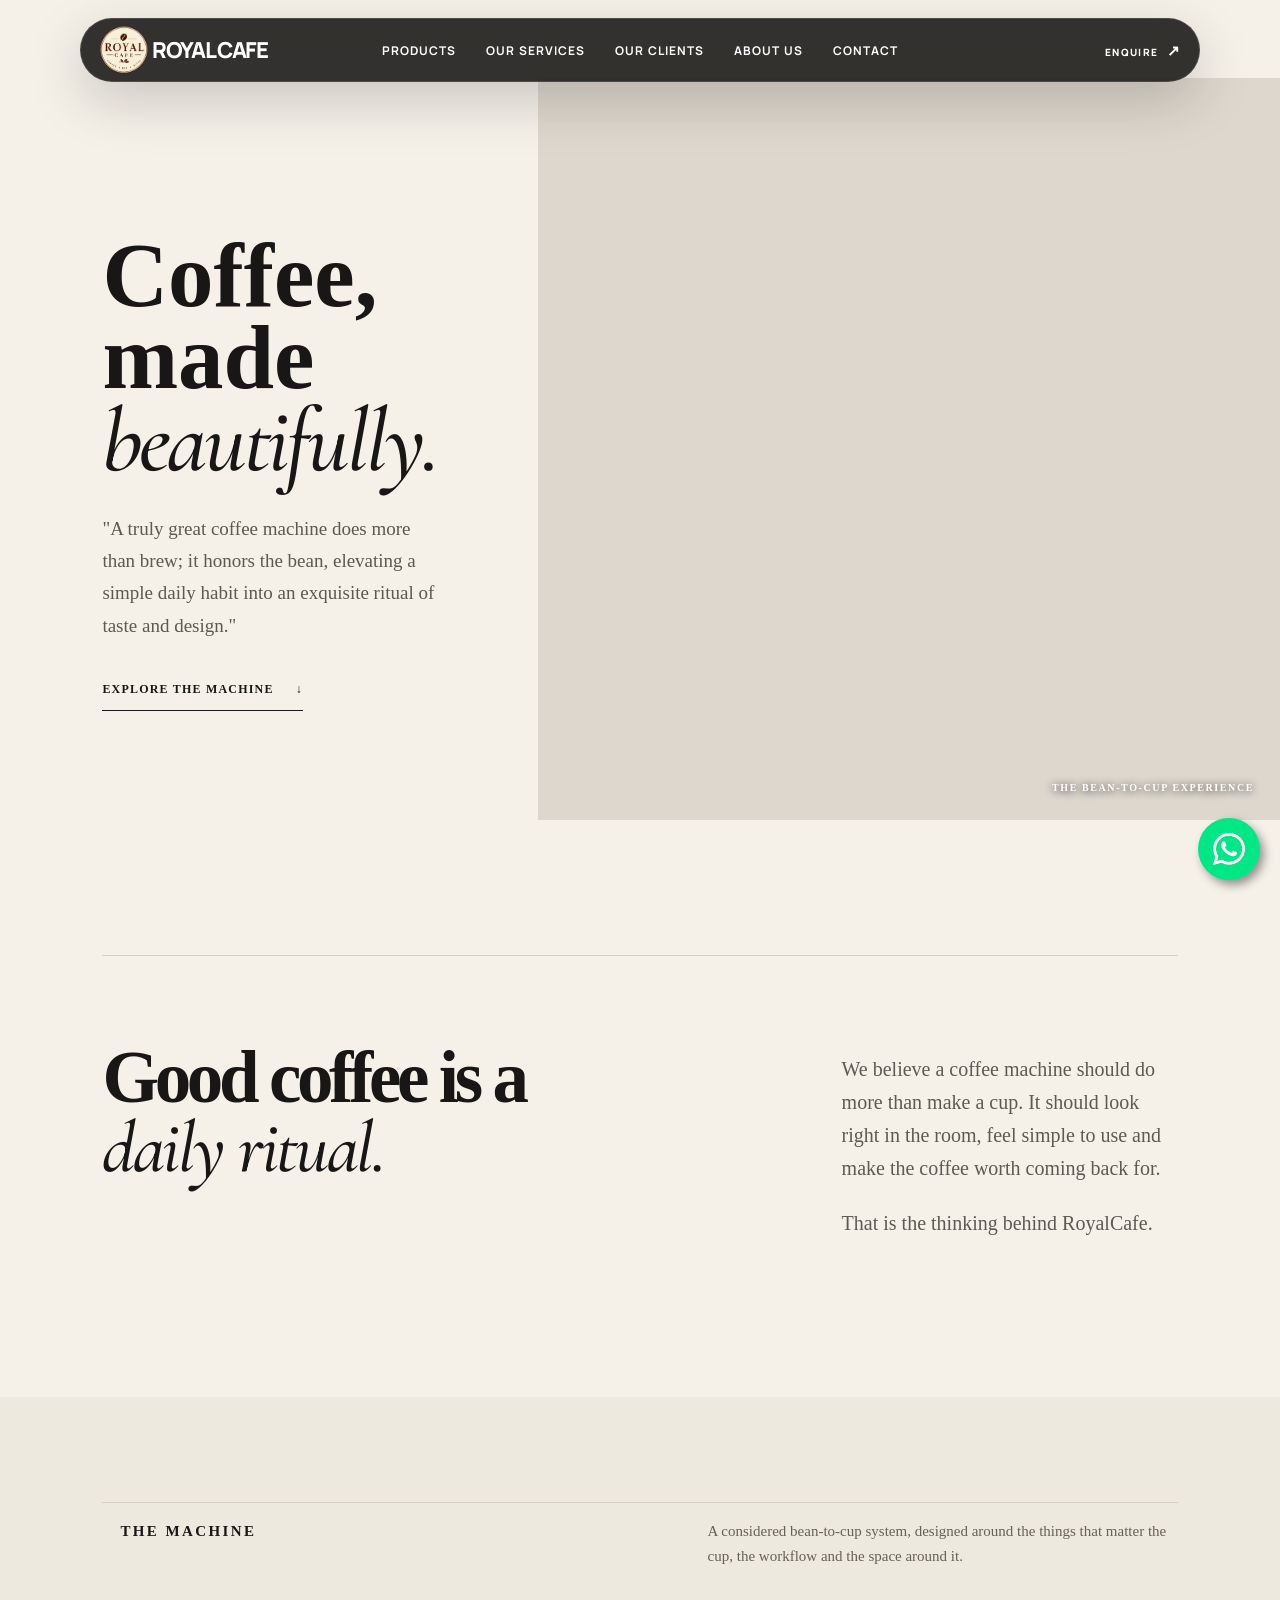
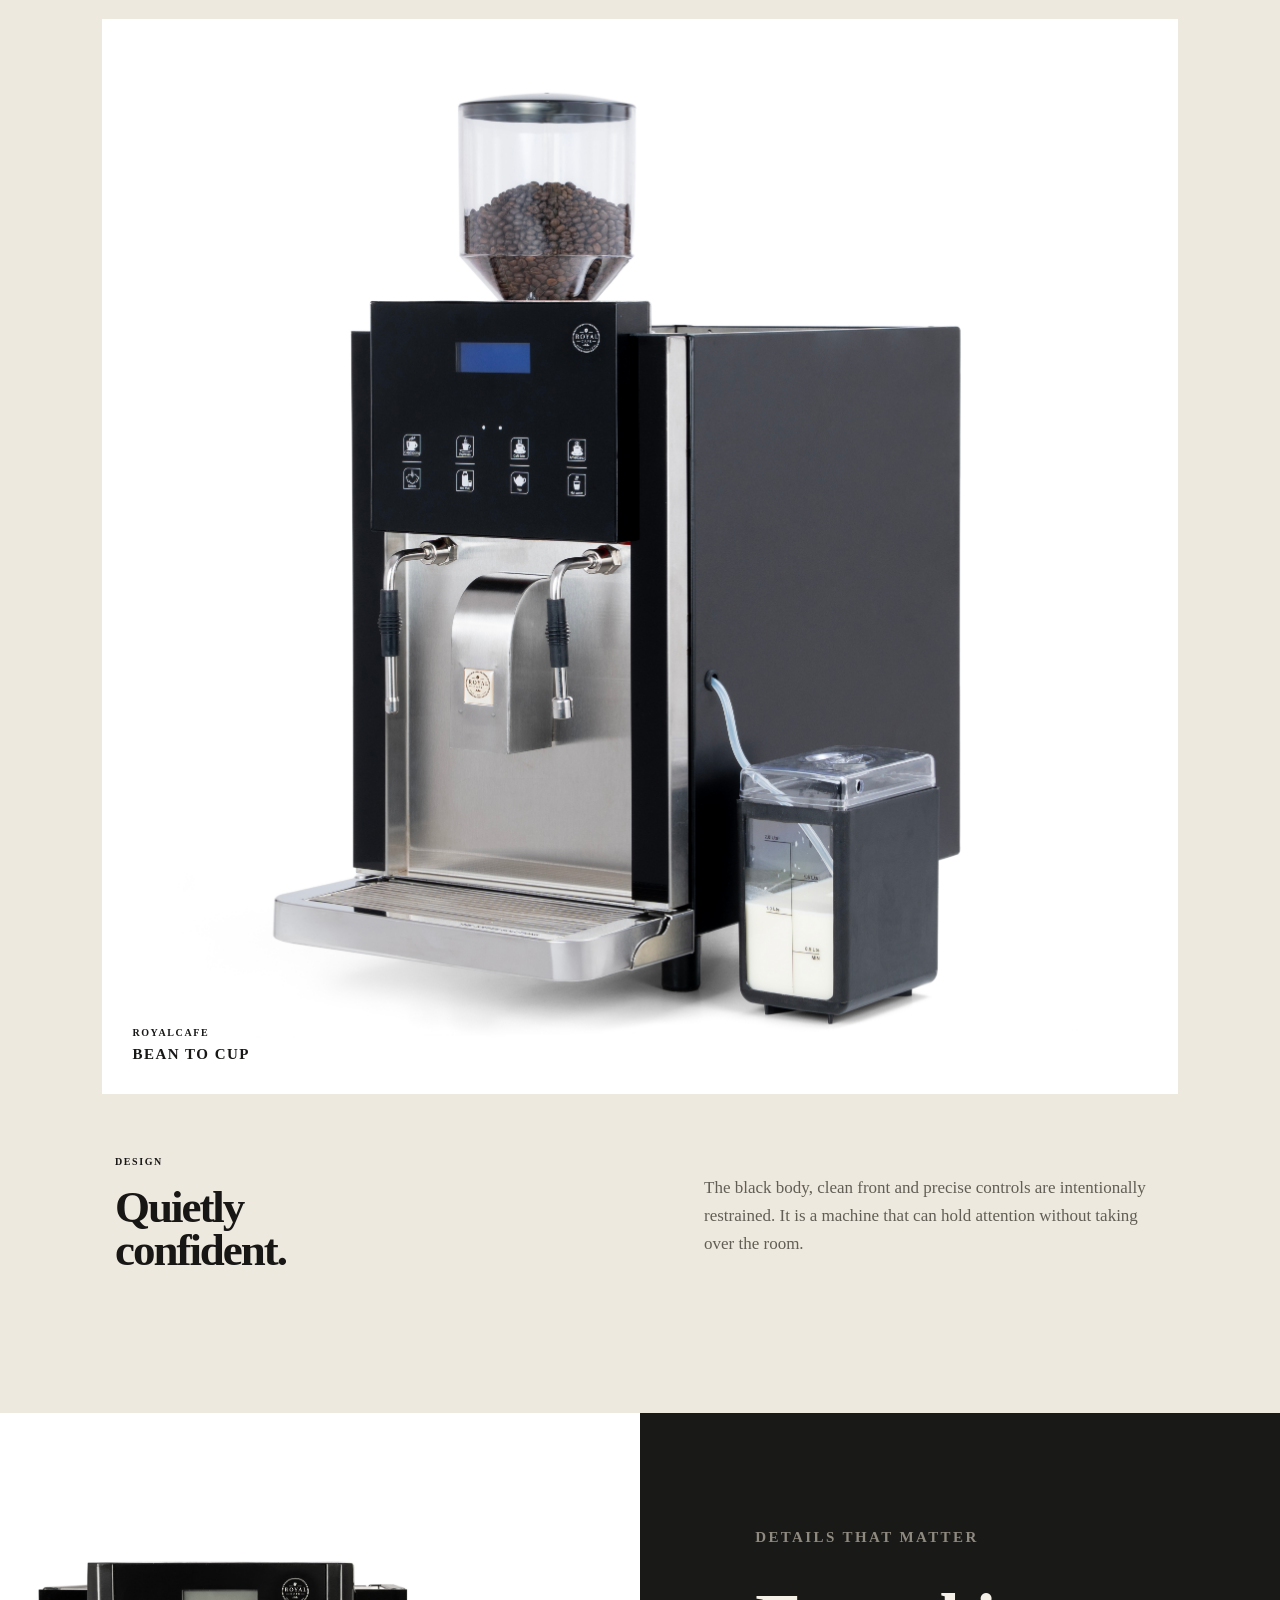
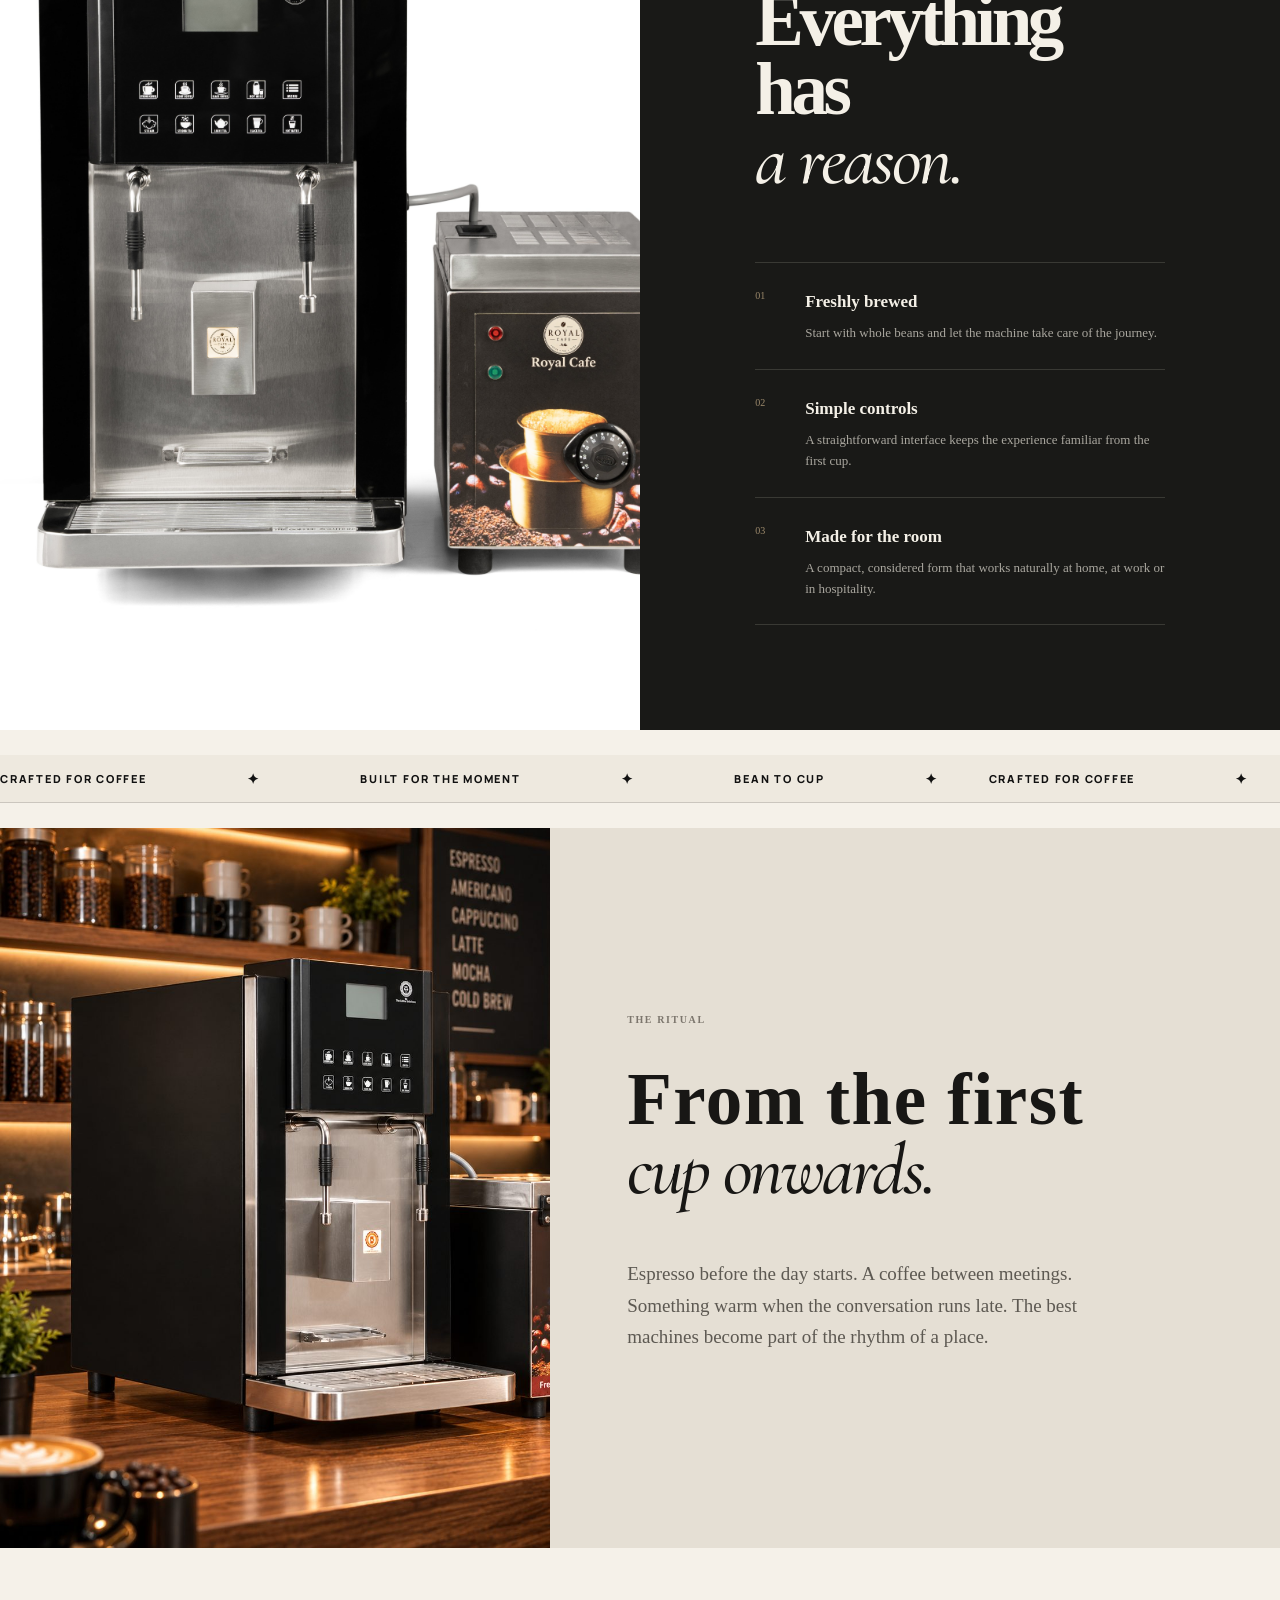
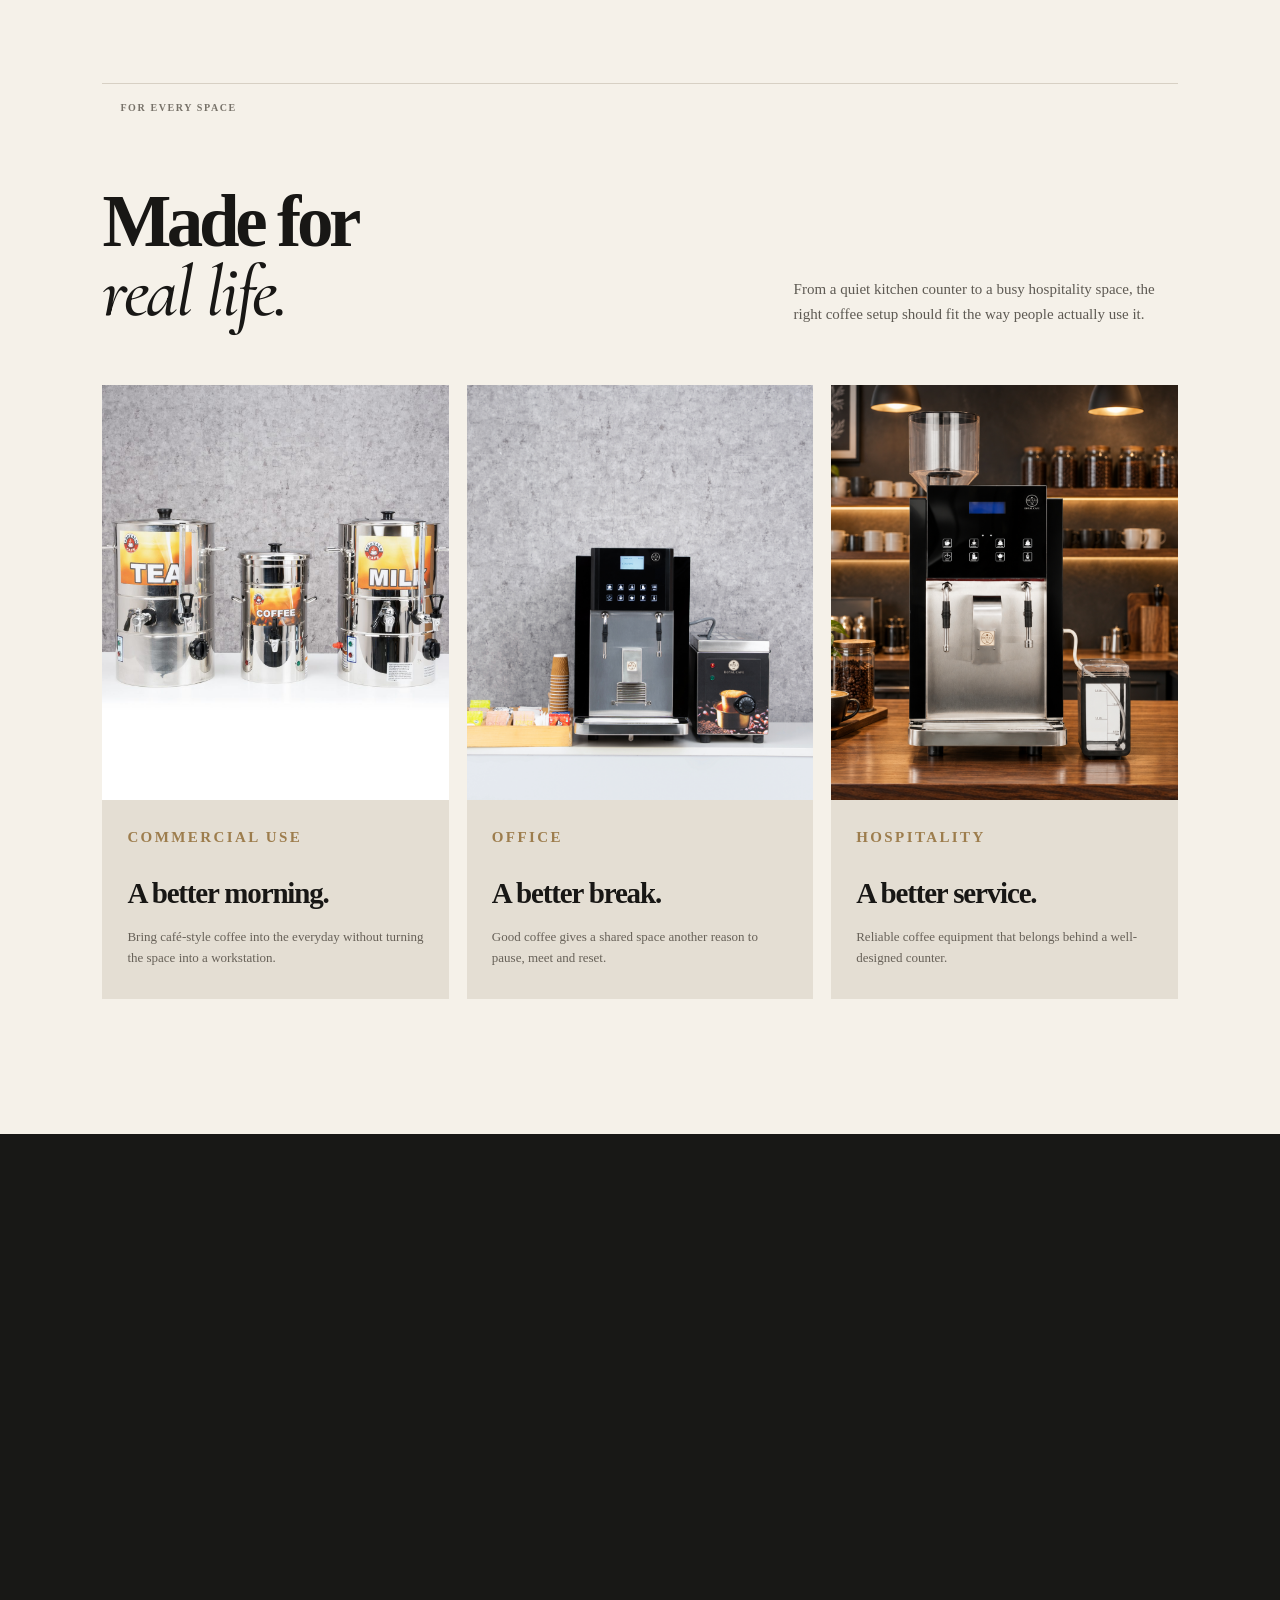
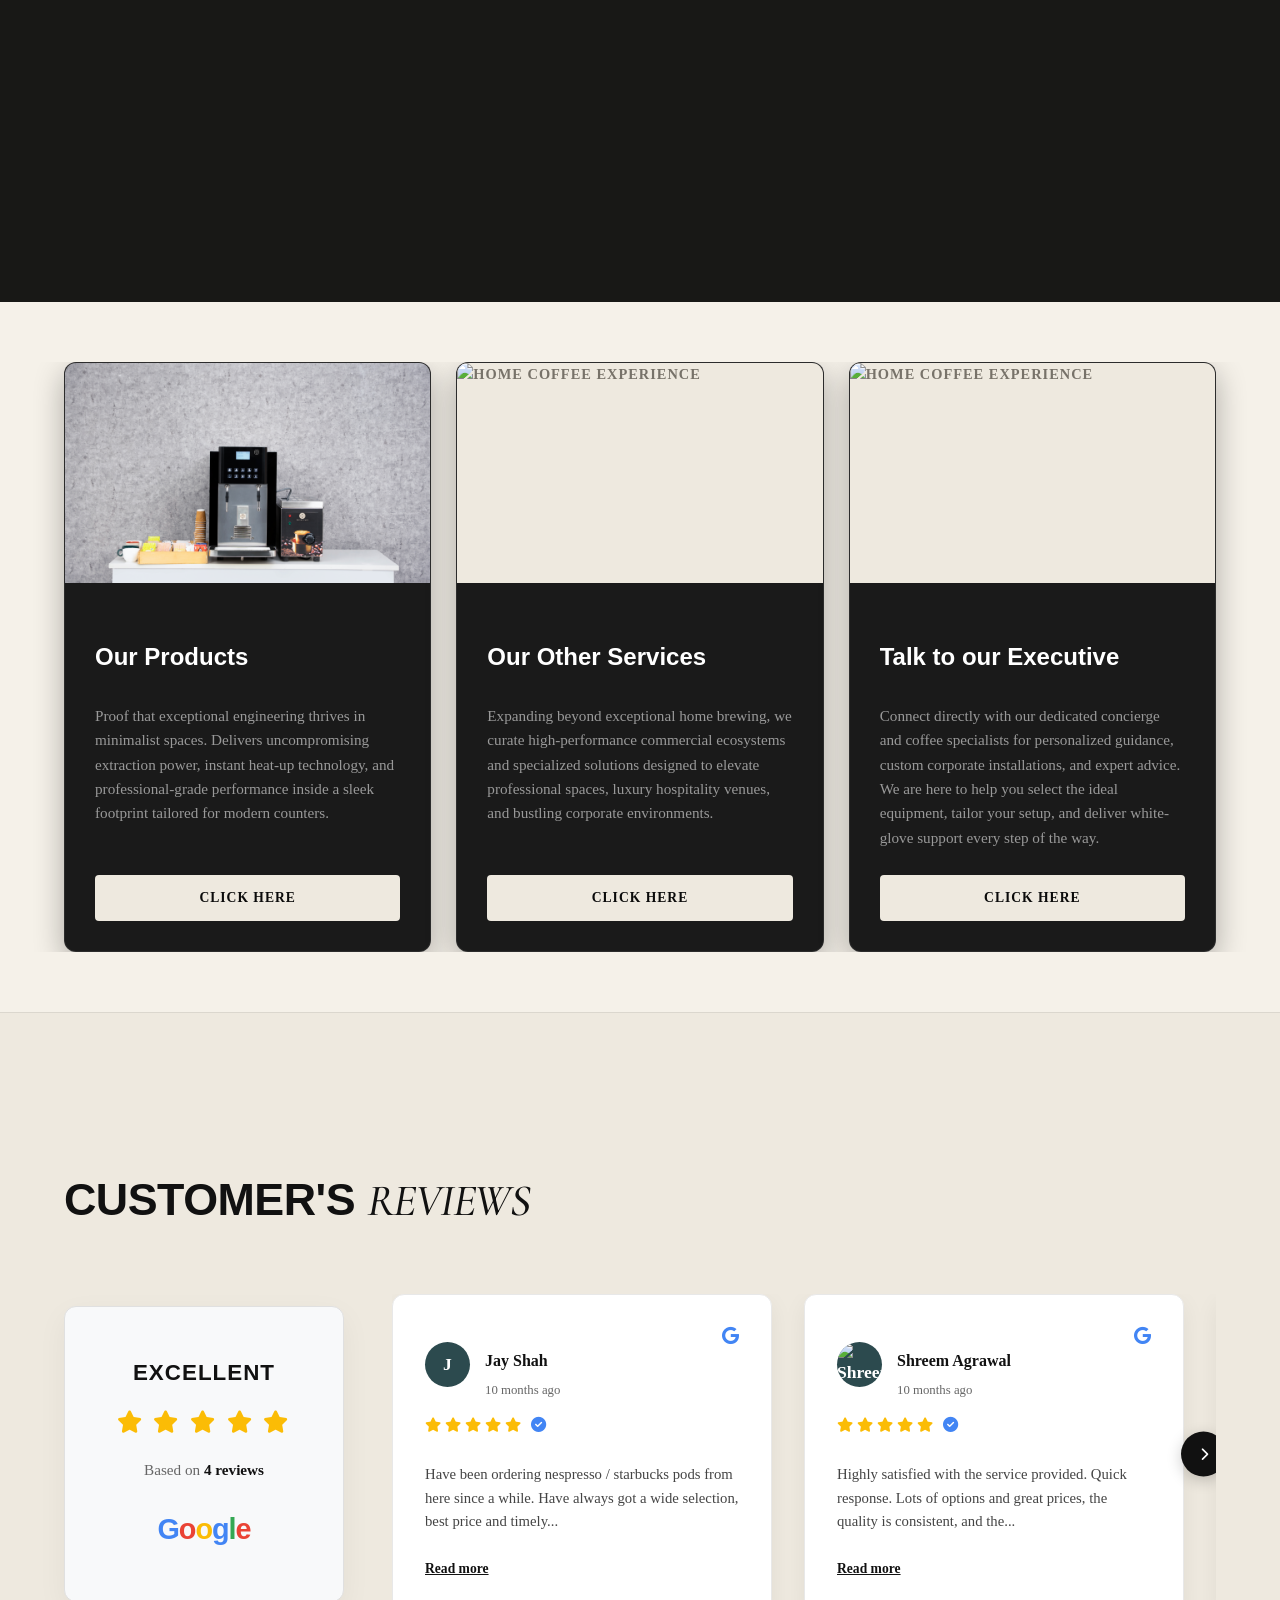
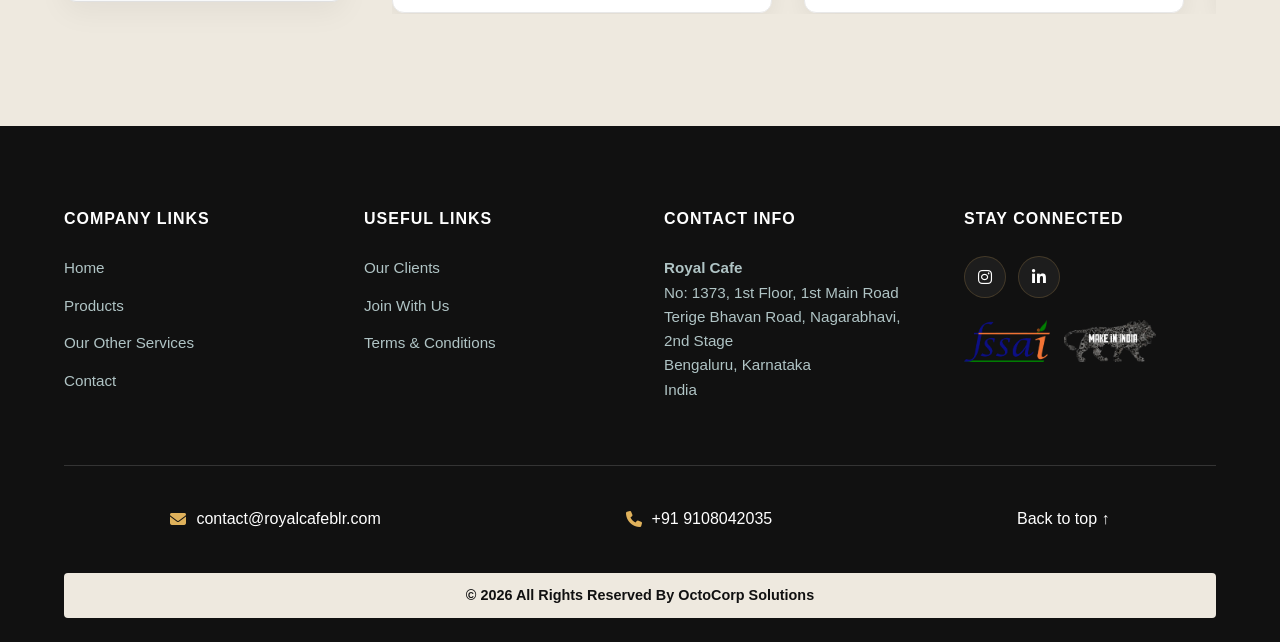
==== commit 071e3e5b: "updated" ====
--- a/index.html
+++ b/index.html
@@ -37,14 +37,14 @@
   <header class="header" id="top" data-header>
     <a class="logo magnetic" href="index.html" aria-label="RoyalCafe home">
       <img src="assets/images/logo.png" alt="RoyalCafe Logo" height="20">
-      ROYAL<span>CAFE</span>
+      ROYAL CAFE
     </a>
     <nav class="desktop-nav">
-      <a href="products.html">Products</a><a href="services.html">Our Services</a><a href="about.html">About Us</a><a href="contact.html">Contact</a>
+      <a href="products.html">Products</a><a href="services.html">Our Services</a><a href="client.html">Our Clients</a><a href="about.html">About Us</a><a href="contact.html">Contact</a>
     </nav>
     <a class="header-cta magnetic" href="contact.html">ENQUIRE<span>↗</span></a>
     <button class="menu" aria-label="Open menu" aria-expanded="false"><i></i><i></i></button>
-    <nav class="mobile-nav"><a href="products.html">Products</a><a href="services.html">Our Services</a><a href="about.html">About Us</a><a href="contact.html">Contact</a></nav>
+    <nav class="mobile-nav"><a href="products.html">Products</a><a href="services.html">Our Services</a><a href="client.html">Our Clients</a><a href="about.html">About Us</a><a href="contact.html">Contact</a></nav>
   </header>
 
 
@@ -97,7 +97,7 @@
     </section>
 
     <section class="details">
-      <div class="details-image"><img src="assets/images/RoyalCfe-17-9-26-00007-copy.jpg" alt="Close view of RoyalCafe coffee machine"></div>
+      <div class="details-image"><img src="assets/01/4.jpg" alt="Close view of RoyalCafe coffee machine"></div>
       <div class="details-copy">
         <span class="section-number"></span><p class="small-label">DETAILS THAT MATTER</p>
         <h2>Everything has<br><em>a reason.</em></h2>
@@ -126,7 +126,7 @@
     <br>
 
     <section class="ritual">
-      <div class="ritual-media"><video autoplay muted loop playsinline poster="assets/images/1.jpg"><source src="assets/videos/02-Coffee-and-Tea.mp4" type="video/mp4"></video></div>
+      <div class="ritual-media"><video autoplay muted loop playsinline poster="assets/images/1.jpg"><source src="assets/videos/edited.mp4" type="video/mp4"></video></div>
       <div class="ritual-copy"><span class="section-number"></span><p class="small-label">THE RITUAL</p><h2>From the first<br><em>cup onwards.</em></h2><p>Espresso before the day starts. A coffee between meetings. Something warm when the conversation runs late. The best machines become part of the rhythm of a place.</p></div>
     </section>
 
@@ -134,7 +134,7 @@
       <div class="section-top"><span></span><p>FOR EVERY SPACE</p></div>
       <div class="range-head"><h2>Made for<br><em>real life.</em></h2><p>From a quiet kitchen counter to a busy hospitality space, the right coffee setup should fit the way people actually use it.</p></div>
       <div class="range-grid">
-        <article><img src="assets/images/4.png" alt="RoyalCafe in a hospitality setting"><div><span>Commercial Use</span><h3>A better morning.</h3><p>Bring café-style coffee into the everyday without turning the space into a workstation.</p></div></article>
+        <article><img src="assets/images/RoyalCfe-17-9-26-00037-copy-2.jpg" alt="RoyalCafe in a hospitality setting"><div><span>Commercial Use</span><h3>A better morning.</h3><p>Bring café-style coffee into the everyday without turning the space into a workstation.</p></div></article>
         <article><img src="assets/images/RoyalCfe-17-9-26-00031-copy-2.jpg" alt="People enjoying coffee around RoyalCafe machine"><div><span>OFFICE</span><h3>A better break.</h3><p>Good coffee gives a shared space another reason to pause, meet and reset.</p></div></article>
         <article><img src="assets/images/3.png" alt="RoyalCafe machine in a cafe"><div><span>HOSPITALITY</span><h3>A better service.</h3><p>Reliable coffee equipment that belongs behind a well-designed counter.</p></div></article>
       </div>
@@ -291,77 +291,61 @@
     </div>
 </section>
 
-  <!-- Footer Section -->
-<footer class="site-footer">
+  <!-- Footer -->
+  <footer class="site-footer">
     <div class="footer-container">
-        <!-- Column 1: Company Links -->
         <div class="footer-col">
             <h3>Company Links</h3>
             <ul>
-                <li><a href="#">Home</a></li>
+                <li><a href="index.html">Home</a></li>
                 <li><a href="products.html">Products</a></li>
-                <li><a href="services.html">Our Other Services</a></li>
+                <li><a href="services.html">Our Other Services</a></li> 
                 <li><a href="contact.html">Contact</a></li>
             </ul>
         </div>
-
-        <!-- Column 2: Useful Links -->
         <div class="footer-col">
             <h3>Useful Links</h3>
             <ul>
+              <li><a href="client.html">Our Clients</a></li>
                 <li><a href="careers.html">Join With Us</a></li>
-                
-                
-                <li><a href="terms.html">Term & Conditions</a></li>
-                <li><a href="return.html">Return Policy</a></li>
+                <li><a href="terms.html">Terms & Conditions</a></li>
                 
             </ul>
         </div>
-
-        <!-- Column 3: Contact Info -->
         <div class="footer-col">
             <h3>Contact Info</h3>
-            <p><strong>Royal Cafe</strong><br>
-            KR Market<br>
-            Bengaluru, Karnataka<br>
-            India</p>
-        </div>
-
-        <!-- Column 4: Stay Connected -->
-        <!-- Column 4: Stay Connected -->
+            <p><strong>Royal Cafe</strong><br>No: 1373, 1st Floor, 1st Main Road<br>Terige Bhavan Road, Nagarabhavi, 2nd Stage<br>Bengaluru, Karnataka<br>India</p>
+        </div>
         <div class="footer-col">
             <h3>Stay Connected</h3>
             <div class="social-icons">
-                <a href="https://facebook.com" target="_blank" rel="noopener" aria-label="Facebook"><i class="fa-brands fa-facebook-f"></i></a>
+                
                 <a href="https://instagram.com" target="_blank" rel="noopener" aria-label="Instagram"><i class="fa-brands fa-instagram"></i></a>
                 <a href="https://linkedin.com" target="_blank" rel="noopener" aria-label="LinkedIn"><i class="fa-brands fa-linkedin-in"></i></a>
             </div>
-        </div>
-    </div>
-
-    <!-- Contact details bar -->
+
+
+            <div class="footer-trust-logos" aria-label="FSSAI and Make in India">
+        <img src="assets/images/fssai.png" alt="FSSAI" loading="lazy">
+        <img src="assets/images/made.png" alt="Make in India" loading="lazy">
+    </div>
+
+
+
+        </div>
+    </div>
     <div class="footer-contact-bar">
-        <div class="contact-item">
-            <i class="fa-solid fa-envelope"></i><a href="mailto:contact@royalcafeblr.com"> contact@royalcafeblr.com </a>
-        </div>
-        <div class="contact-item">
-            <i class="fa-solid fa-phone"></i><a href="tel:9916167947"> +91 9916167947</a>
-        </div>
+        <div class="contact-item"><i class="fa-solid fa-envelope"></i><a href="mailto:contact@royalcafeblr.com"> contact@royalcafeblr.com </a></div>
+        <div class="contact-item"><i class="fa-solid fa-phone"></i><a href="tel:9108042035"> +91 9108042035</a></div>
         <a href="index.html">Back to top ↑</a>
     </div>
-
-    
-
-    <!-- Copyright Bottom Bar -->
-    <div class="footer-bottom"><a href="https://octo-corp.github.io/octo-corp/">
-        <p>&copy; 2026 All Rights Reserved By OctoCorp Solutions</p></a>
-    </div>
-</footer>
+    <div class="footer-bottom"><a href="https://octo-corp.github.io/octo-corp/"><p>&copy; 2026 All Rights Reserved By OctoCorp Solutions</p></a></div>
+  </footer>
 
 
 <div class="wabtn" id="wabutton">
   <style> [wa-tooltip] { position: relative; cursor: default;  &:hover { &::before { content: attr(wa-tooltip); font-size: 16px; text-align: center; position: absolute; display: block; right: calc(0% - 100px); left: null; min-width: 200px; max-width: 200px; bottom: calc(100% + 40px); transform: translate(-50%); animation: fade-in 500ms ease; background: #00E785; border-radius: 4px; padding: 10px; color: #ffffff; z-index: 1; } } }  @keyframes pulse { 0% { transform: scale(1); } 50% { transform: scale(1.1); } 100% { transform: scale(1); } }  [wa-tooltip] {  }  @keyframes fade-in { from { opacity: 0; } to { opacity: 1; } }</style>
-  <a wa-tooltip="We are available! Click here to chat" target="_self" href="https://wa.me/919916167947?text=Hi!%20I'm%20interested%20in%20your%20services%20and%20would%20love%20to%20know%20more%20about%20it.%20Could%20you%20please%20send%20me%20more%20information?%20Thank%20you!" style=" cursor: pointer;height: auto;width: auto;padding: 10px 10px 10px 10px;position: fixed !important;color: #fff;bottom: 20px;right: 20px;;display: flex;text-decoration: none;font-size: 18px;font-weight: 600;font-family: sans-serif;align-items: center;z-index: 999999999 !important;background-color: #00E785;box-shadow: 4px 5px 10px rgba(0, 0, 0, 0.4);border-radius: 100px;animation: pulse 2.5s ease infinite;">
+  <a wa-tooltip="We are available! Click here to chat" target="_self" href="https://wa.me/919108042035?text=Hi!%20I'm%20interested%20in%20your%20services%20and%20would%20love%20to%20know%20more%20about%20it.%20Could%20you%20please%20send%20me%20more%20information?%20Thank%20you!" style=" cursor: pointer;height: auto;width: auto;padding: 10px 10px 10px 10px;position: fixed !important;color: #fff;bottom: 20px;right: 20px;;display: flex;text-decoration: none;font-size: 18px;font-weight: 600;font-family: sans-serif;align-items: center;z-index: 999999999 !important;background-color: #00E785;box-shadow: 4px 5px 10px rgba(0, 0, 0, 0.4);border-radius: 100px;animation: pulse 2.5s ease infinite;">
     <svg width="42" height="42" style="padding: 5px;" viewBox="0 0 28 28" fill="none" xmlns="http://www.w3.org/2000/svg"><g clip-path="url(#clip0_1024_354)"><path d="M23.8759 4.06939C21.4959 1.68839 18.3316 0.253548 14.9723 0.0320463C11.613 -0.189455 8.28774 0.817483 5.61565 2.86535C2.94357 4.91323 1.10682 7.86244 0.447451 11.1638C-0.21192 14.4652 0.351026 17.8937 2.03146 20.8109L0.0625 28.0004L7.42006 26.0712C9.45505 27.1794 11.7353 27.7601 14.0524 27.7602H14.0583C16.8029 27.7599 19.4859 26.946 21.768 25.4212C24.0502 23.8965 25.829 21.7294 26.8798 19.1939C27.9305 16.6583 28.206 13.8682 27.6713 11.1761C27.1367 8.48406 25.8159 6.01095 23.8759 4.06939ZM14.0583 25.4169H14.0538C11.988 25.417 9.96008 24.8617 8.1825 23.8091L7.7611 23.5593L3.3945 24.704L4.56014 20.448L4.28546 20.0117C2.92594 17.8454 2.32491 15.2886 2.57684 12.7434C2.82877 10.1982 3.91938 7.80894 5.67722 5.95113C7.43506 4.09332 9.76045 2.87235 12.2878 2.48017C14.8152 2.08799 17.4013 2.54684 19.6395 3.78457C21.8776 5.02231 23.641 6.96875 24.6524 9.3179C25.6638 11.6671 25.8659 14.2857 25.2268 16.7622C24.5877 19.2387 23.1438 21.4326 21.122 22.999C19.1001 24.5655 16.6151 25.4156 14.0575 25.4157L14.0583 25.4169Z" fill="#E0E0E0"></path><path fill-rule="evenodd" clip-rule="evenodd" d="M10.6291 7.98363C10.3723 7.41271 10.1019 7.40123 9.85771 7.39143C9.65779 7.38275 9.42903 7.38331 9.20083 7.38331C9.0271 7.3879 8.8562 7.42837 8.69887 7.5022C8.54154 7.57602 8.40119 7.68159 8.28663 7.81227C7.899 8.17929 7.59209 8.62305 7.38547 9.11526C7.17884 9.60747 7.07704 10.1373 7.08655 10.6711C7.08655 12.3578 8.31519 13.9877 8.48655 14.2164C8.65791 14.4452 10.8581 18.0169 14.3425 19.3908C17.2382 20.5327 17.8276 20.3056 18.4562 20.2485C19.0848 20.1913 20.4843 19.4194 20.7701 18.6189C21.056 17.8183 21.0557 17.1323 20.9701 16.989C20.8844 16.8456 20.6559 16.7605 20.3129 16.5889C19.9699 16.4172 18.2849 15.5879 17.9704 15.4736C17.656 15.3594 17.4275 15.3023 17.199 15.6455C16.9705 15.9888 16.3139 16.7602 16.1137 16.9895C15.9135 17.2189 15.7136 17.2471 15.3709 17.0758C14.3603 16.6729 13.4275 16.0972 12.6143 15.3745C11.8648 14.6818 11.2221 13.8819 10.7072 13.0007C10.5073 12.6579 10.6857 12.472 10.8579 12.3007C11.0119 12.1472 11.2006 11.9005 11.3722 11.7003C11.5129 11.5271 11.6282 11.3346 11.7147 11.1289C11.7603 11.0343 11.7817 10.9299 11.7768 10.825C11.7719 10.7201 11.7409 10.6182 11.6867 10.5283C11.6001 10.3566 10.9337 8.66151 10.6291 7.98363Z" fill="white"></path><path d="M23.7628 4.02445C21.4107 1.66917 18.2825 0.249336 14.9611 0.0294866C11.6397 -0.190363 8.35161 0.804769 5.70953 2.82947C3.06745 4.85417 1.25154 7.77034 0.600156 11.0346C-0.051233 14.299 0.506321 17.6888 2.16894 20.5724L0.222656 27.6808L7.49566 25.7737C9.50727 26.8692 11.7613 27.4432 14.0519 27.4434H14.0577C16.7711 27.4436 19.4235 26.6392 21.6798 25.1321C23.936 23.6249 25.6947 21.4825 26.7335 18.9759C27.7722 16.4693 28.0444 13.711 27.5157 11.0497C26.9869 8.38835 25.6809 5.94358 23.7628 4.02445ZM14.0577 25.1269H14.0547C12.0125 25.1271 10.0078 24.5782 8.25054 23.5377L7.8339 23.2907L3.51686 24.4222L4.66906 20.2143L4.39774 19.7831C3.05387 17.6415 2.4598 15.1141 2.70892 12.598C2.95804 10.082 4.03622 7.72013 5.77398 5.88366C7.51173 4.04719 9.81051 2.84028 12.3089 2.45266C14.8074 2.06505 17.3638 2.5187 19.5763 3.74232C21.7888 4.96593 23.5319 6.89011 24.5317 9.21238C25.5314 11.5346 25.7311 14.1233 25.0993 16.5714C24.4675 19.0195 23.0401 21.1883 21.0414 22.7367C19.0427 24.2851 16.5861 25.1254 14.0577 25.1255V25.1269Z" fill="white"></path></g><defs><clipPath id="clip0_1024_354"><rect width="27.8748" height="28" fill="white" transform="translate(0.0625)"></rect></clipPath></defs></svg>
     <span class="button-text"></span>
   </a>
--- a/styles.css
+++ b/styles.css
@@ -318,29 +318,46 @@
   margin: 0;
 }
 
+
+/* Machine image — fit correctly */
 .product-stage {
-  max-width: 1440px;
-  margin: auto;
-  height: min(70vw, 950px);
-  position: relative;
-  overflow: hidden;
-  background: #ddd8cf;
+    width: 100%;
+    max-width: 1440px;
+    height: auto;
+    aspect-ratio: 1:1;
+    margin: 0 auto;
+    position: relative;
+    overflow: hidden;
+    background: #ddd8cf;
 }
 
 .product-stage img {
-  height: 100%;
-  object-fit: cover;
-  object-position: center;
-}
-
+    display: block;
+    width: 100%;
+    height: 100%;
+    object-fit: contain;
+    object-position: center;
+}
+
+/* Keep the label positioned over the image */
 .product-tag {
-  position: absolute;
-  left: 30px;
-  bottom: 27px;
-  color: #fff;
-  line-height: 1.5;
-  text-shadow: 0 1px 8px rgba(0, 0, 0, .35);
-}
+    position: absolute;
+    left: 30px;
+    bottom: 27px;
+    z-index: 2;
+}
+
+@media (max-width: 768px) {
+    .product-stage {
+        aspect-ratio: 4 / 3;
+    }
+
+    .product-tag {
+        left: 16px;
+        bottom: 16px;
+    }
+}
+
 
 .product-tag strong {
   font-size: 15px;
@@ -434,28 +451,67 @@
   font-size: 13px;
 }
 
+
+/* Second video section — remove unwanted gaps */
 .ritual {
-  display: grid;
-  grid-template-columns: 57% 43%;
-  min-height: 720px;
-  background: #e5dfd4;
+    display: grid;
+    grid-template-columns: 43% 57%;
+    min-height: 720px;
+    padding: 0;
+    gap: 0;
+    overflow: hidden;
+    background: #e5dfd4;
 }
 
 .ritual-media {
-  min-height: 600px;
+    width: 100%;
+    height: 100%;
+    min-height: 720px;
+    padding: 0;
+    margin: 0;
+    overflow: hidden;
 }
 
 .ritual-media video {
-  height: 100%;
-  object-fit: cover;
+    display: block;
+    width: 100%;
+    height: 100%;
+    min-height: 720px;
+    padding: 0;
+    margin: 0;
+    object-fit: cover;
+    object-position: left center;
 }
 
 .ritual-copy {
-  padding: 100px 9vw;
-  display: flex;
-  flex-direction: column;
-  justify-content: center;
-}
+    min-width: 0;
+    padding: 70px 6vw;
+    margin: 0;
+    display: flex;
+    flex-direction: column;
+    justify-content: center;
+}
+
+@media (max-width: 768px) {
+    .ritual {
+        grid-template-columns: 1fr;
+    }
+
+    .ritual-media {
+        min-height: 0;
+        height: 60vw;
+    }
+
+    .ritual-media video {
+        min-height: 0;
+        height: 100%;
+    }
+
+    .ritual-copy {
+        padding: 45px 7vw;
+    }
+}
+
 
 .ritual-copy .section-number {
   margin-bottom: 7px;
@@ -1945,7 +2001,7 @@
 .services-page-main h1,
 .terms-page-main h1 { max-width: 100%; overflow-wrap: break-word; }
 .services-page-main > p { line-height: 1.7; }
-.services-page-grid { grid-template-columns: repeat(3, minmax(0, 1fr)) !important; align-items: stretch; }
+.services-page-grid { grid-template-columns: repeat(2, minmax(0, 1fr)) !important; align-items: stretch; }
 .service-page-card { min-width: 0; height: 100%; }
 .service-page-image img { display: block; width: 100%; height: 100%; object-fit: contain; }
 .service-page-card-content { min-width: 0; }
@@ -2032,3 +2088,450 @@
     margin-bottom: 1rem;
   }
 }
+
+
+
+
+/* Footer trust logos */
+.site-footer .footer-trust-logos {
+    display: flex;
+    align-items: center;
+    justify-content: flex-start;
+    gap: 14px;
+    margin-top: 22px;
+    flex-wrap: wrap;
+}
+
+.site-footer .footer-trust-logos img {
+    display: block;
+    width: auto;
+    height: 42px;
+    max-width: 46%;
+    object-fit: contain;
+    object-position: left center;
+}
+
+@media (max-width: 600px) {
+    .site-footer .footer-trust-logos {
+        gap: 12px;
+        margin-top: 18px;
+    }
+
+    .site-footer .footer-trust-logos img {
+        height: 36px;
+        max-width: 44%;
+    }
+}
+
+@media (max-width: 768px) {
+    .services-page-grid {
+        grid-template-columns: 1fr !important;
+        gap: 24px !important;
+    }
+}
+
+
+
+
+
+
+/* =========================================
+   ROYAL CAFE — PANTRY PAGE
+   ========================================= */
+
+.pantry-page {
+    max-width: 1440px;
+    margin: 0 auto;
+    padding: 145px 7vw 90px;
+    color: var(--ink);
+}
+
+.pantry-page p {
+    color: #676158;
+    line-height: 1.8;
+}
+
+.pantry-eyebrow {
+    display: block;
+    color: #a17a37;
+    font-size: 10px;
+    font-weight: 800;
+    letter-spacing: 0.16em;
+    margin-bottom: 20px;
+}
+
+.pantry-hero {
+    padding-bottom: 75px;
+}
+
+.pantry-hero-grid {
+    display: grid;
+    grid-template-columns: 1fr 0.9fr;
+    gap: 55px;
+    align-items: center;
+    margin-top: 40px;
+}
+
+.pantry-hero-copy h1,
+.pantry-intro h2,
+.pantry-section-heading h2,
+.pantry-feature-copy h2,
+.pantry-final-cta h2 {
+    font-family: 'Cormorant Garamond', serif;
+    font-weight: 600;
+    letter-spacing: -0.035em;
+    line-height: 0.98;
+    margin: 0 0 24px;
+}
+
+.pantry-hero-copy h1 {
+    font-size: clamp(3.2rem, 5.5vw, 5.7rem);
+}
+
+.pantry-hero-copy h1 em,
+.pantry-intro h2 em,
+.pantry-section-heading h2 em,
+.pantry-feature-copy h2 em,
+.pantry-final-cta h2 em {
+    font-weight: 500;
+}
+
+.pantry-hero-copy > p {
+    max-width: 510px;
+    font-size: 1rem;
+    margin-bottom: 30px;
+}
+
+.pantry-primary-btn,
+.pantry-light-btn {
+    display: inline-flex;
+    align-items: center;
+    justify-content: space-between;
+    gap: 22px;
+    padding: 16px 22px;
+    background: var(--gold);
+    color: #191917;
+    text-decoration: none;
+    font-size: 10px;
+    font-weight: 800;
+    letter-spacing: 0.09em;
+}
+
+.pantry-primary-btn span,
+.pantry-light-btn span {
+    font-size: 17px;
+}
+
+.pantry-hero-image {
+    position: relative;
+    height: 500px;
+    overflow: hidden;
+    background: #ddd7cd;
+}
+
+.pantry-hero-image img {
+    display: block;
+    width: 100%;
+    height: 100%;
+    object-fit: cover;
+}
+
+.pantry-hero-caption {
+    position: absolute;
+    bottom: 18px;
+    left: 18px;
+    right: 18px;
+    display: flex;
+    flex-direction: column;
+    gap: 7px;
+    padding: 20px;
+    background: rgba(25, 25, 23, 0.84);
+    color: #fff;
+}
+
+.pantry-hero-caption span {
+    color: var(--gold);
+    font-size: 9px;
+    font-weight: 800;
+    letter-spacing: 0.15em;
+}
+
+.pantry-hero-caption strong {
+    font-family: 'Cormorant Garamond', serif;
+    font-size: 1.6rem;
+    font-weight: 600;
+}
+
+.pantry-intro {
+    display: grid;
+    grid-template-columns: 1fr 0.8fr;
+    gap: 65px;
+    align-items: center;
+    padding: 65px 0;
+    border-top: 1px solid var(--line);
+    border-bottom: 1px solid var(--line);
+}
+
+.pantry-intro h2,
+.pantry-section-heading h2,
+.pantry-feature-copy h2,
+.pantry-final-cta h2 {
+    font-size: clamp(2.8rem, 4.5vw, 4.2rem);
+}
+
+.pantry-intro > p {
+    max-width: 490px;
+    margin: 0;
+}
+
+.pantry-categories {
+    padding: 85px 0;
+}
+
+.pantry-section-heading {
+    display: flex;
+    justify-content: space-between;
+    align-items: end;
+    gap: 35px;
+    margin-bottom: 38px;
+}
+
+.pantry-section-heading > p {
+    max-width: 370px;
+    margin: 0 0 5px;
+}
+
+.pantry-category-grid {
+    display: grid;
+    grid-template-columns: repeat(3, minmax(0, 1fr));
+    gap: 25px;
+}
+
+.pantry-category-card {
+    min-width: 0;
+    overflow: hidden;
+    background: var(--paper);
+    border: 1px solid var(--line);
+    border-radius: 10px;
+    transition: transform 0.3s ease, box-shadow 0.3s ease;
+}
+
+.pantry-category-card:hover {
+    transform: translateY(-5px);
+    box-shadow: 0 15px 35px rgba(0, 0, 0, 0.07);
+}
+
+.pantry-category-image {
+    height: 245px;
+    position: relative;
+    overflow: hidden;
+    background: #e7e0d5;
+}
+
+.pantry-category-image img {
+    display: block;
+    width: 100%;
+    height: 100%;
+    object-fit: cover;
+    transition: transform 0.5s ease;
+}
+
+.pantry-category-card:hover .pantry-category-image img {
+    transform: scale(1.05);
+}
+
+.pantry-category-number {
+    position: absolute;
+    top: 15px;
+    left: 15px;
+    display: grid;
+    place-items: center;
+    width: 35px;
+    height: 35px;
+    background: var(--ink);
+    color: #fff;
+    border-radius: 50%;
+    font-size: 11px;
+    font-weight: 700;
+}
+
+.pantry-category-content {
+    padding: 25px 24px 28px;
+}
+
+.pantry-category-label {
+    color: #a17a37;
+    font-size: 9px;
+    font-weight: 800;
+    letter-spacing: 0.14em;
+}
+
+.pantry-category-content h3 {
+    font-family: 'Syne', sans-serif;
+    font-size: 1.25rem;
+    line-height: 1.35;
+    margin: 12px 0 10px;
+}
+
+.pantry-category-content p {
+    font-size: 0.9rem;
+    margin: 0;
+}
+
+.pantry-feature-banner {
+    display: grid;
+    grid-template-columns: 1.2fr 0.8fr;
+    gap: 55px;
+    padding: 55px;
+    background: #191917;
+    color: #f4f0e7;
+    border-radius: 12px;
+}
+
+.pantry-feature-copy .pantry-eyebrow {
+    color: var(--gold);
+}
+
+.pantry-feature-copy h2 {
+    font-size: clamp(2.8rem, 4.5vw, 4.2rem);
+}
+
+.pantry-feature-copy > p {
+    max-width: 510px;
+    color: #c4bfb5;
+    margin-bottom: 28px;
+}
+
+.pantry-light-btn {
+    background: var(--gold);
+}
+
+.pantry-feature-details {
+    display: flex;
+    flex-direction: column;
+    justify-content: center;
+}
+
+.pantry-feature-details > div {
+    display: flex;
+    align-items: start;
+    gap: 20px;
+    padding: 20px 0;
+    border-bottom: 1px solid rgba(255, 255, 255, 0.16);
+}
+
+.pantry-feature-details > div:first-child {
+    border-top: 1px solid rgba(255, 255, 255, 0.16);
+}
+
+.pantry-feature-details span {
+    color: var(--gold);
+    font-size: 11px;
+    font-weight: 800;
+}
+
+.pantry-feature-details p {
+    color: #f4f0e7;
+    font-size: 0.95rem;
+    margin: 0;
+}
+
+.pantry-final-cta {
+    padding: 90px 20px 30px;
+    text-align: center;
+}
+
+.pantry-final-cta h2 {
+    margin-bottom: 20px;
+}
+
+.pantry-final-cta > p {
+    max-width: 580px;
+    margin: 0 auto 28px;
+}
+
+@media (max-width: 900px) {
+    .pantry-hero-grid {
+        gap: 30px;
+    }
+
+    .pantry-hero-image {
+        height: 420px;
+    }
+
+    .pantry-category-grid {
+        grid-template-columns: repeat(2, minmax(0, 1fr));
+    }
+
+    .pantry-feature-banner {
+        gap: 30px;
+        padding: 38px;
+    }
+}
+
+@media (max-width: 600px) {
+    .pantry-page {
+        padding: 120px 6vw 55px;
+    }
+
+    .pantry-hero-grid,
+    .pantry-intro,
+    .pantry-feature-banner {
+        grid-template-columns: 1fr;
+        gap: 30px;
+    }
+
+    .pantry-hero-grid {
+        margin-top: 28px;
+    }
+
+    .pantry-hero-copy h1 {
+        font-size: clamp(3rem, 12vw, 4.2rem);
+    }
+
+    .pantry-hero-image {
+        height: 340px;
+    }
+
+    .pantry-intro {
+        padding: 45px 0;
+    }
+
+    .pantry-categories {
+        padding: 55px 0;
+    }
+
+    .pantry-section-heading {
+        flex-direction: column;
+        align-items: start;
+        gap: 15px;
+    }
+
+    .pantry-category-grid {
+        grid-template-columns: 1fr;
+        gap: 22px;
+    }
+
+    .pantry-category-image {
+        height: 260px;
+    }
+
+    .pantry-feature-banner {
+        padding: 30px 24px;
+    }
+
+    .pantry-final-cta {
+        padding-top: 60px;
+    }
+}
+
+
+
+
+
+
+
+
+
+
+
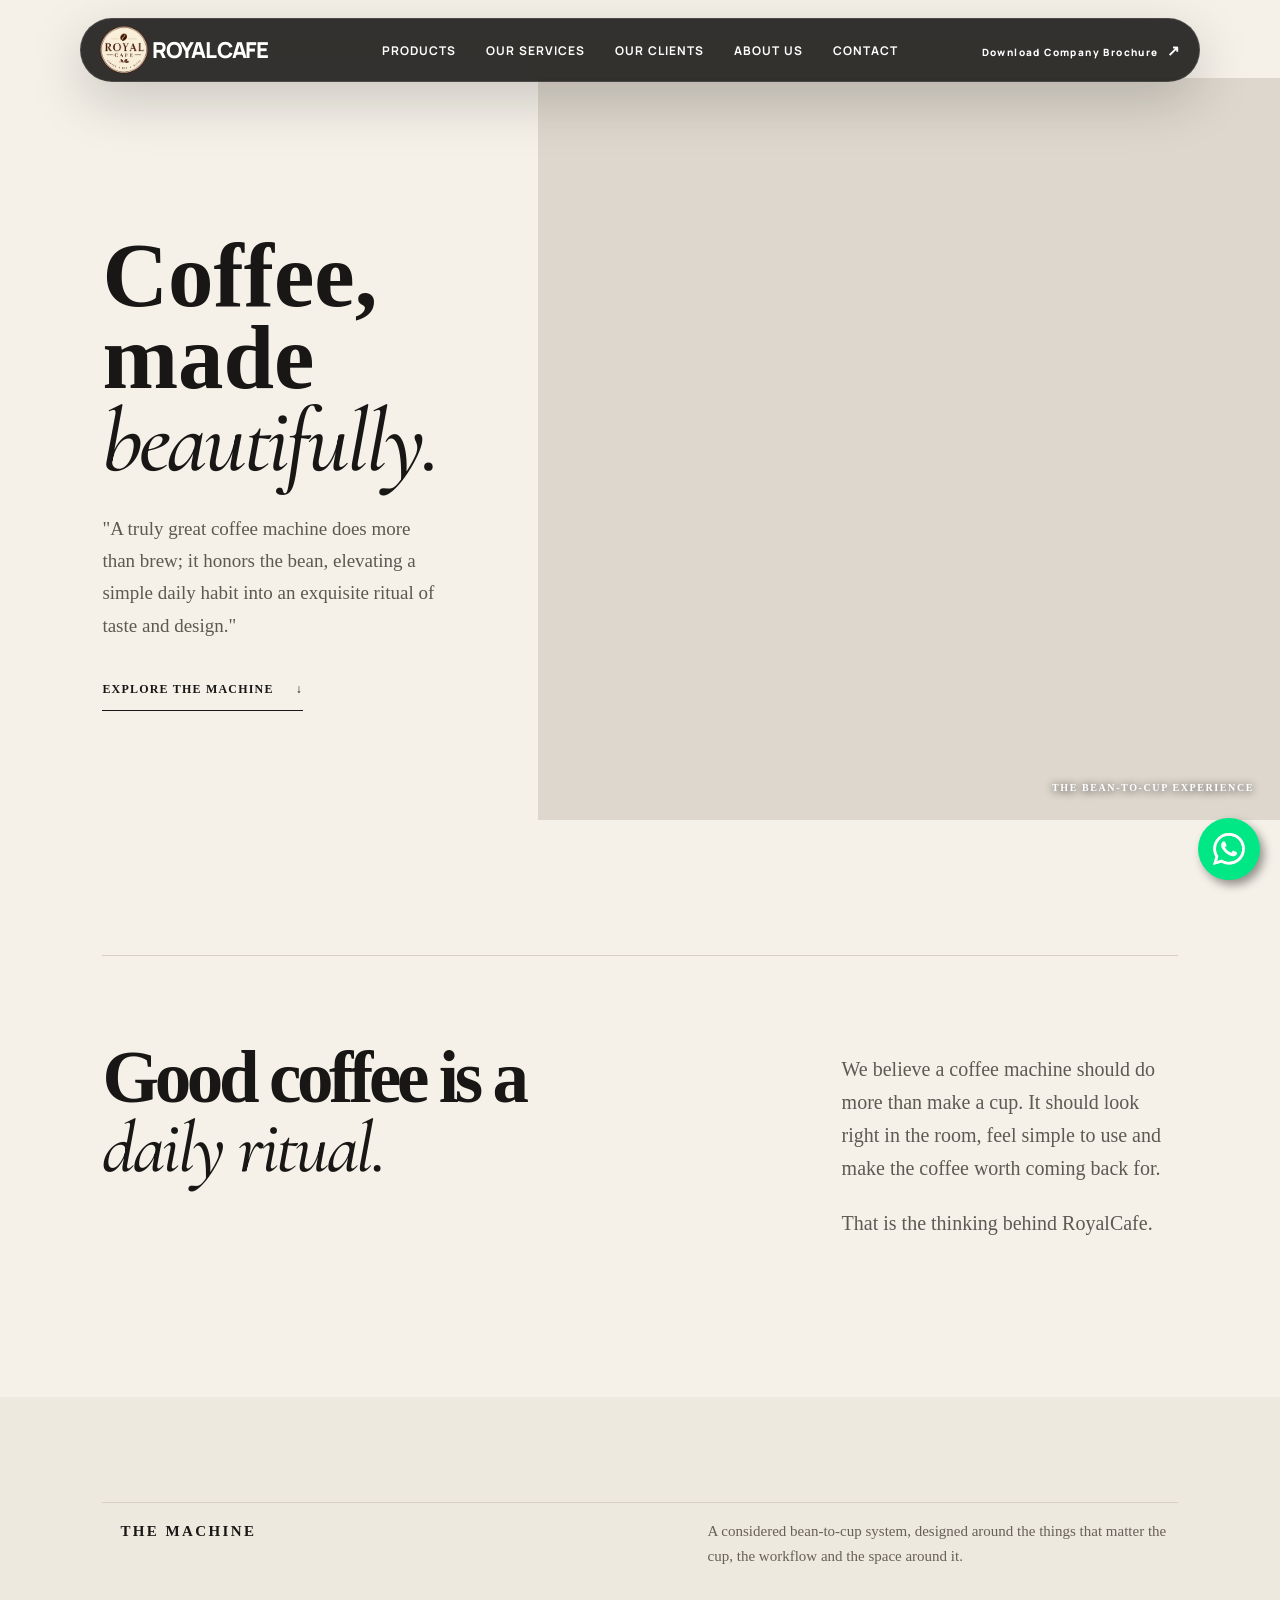
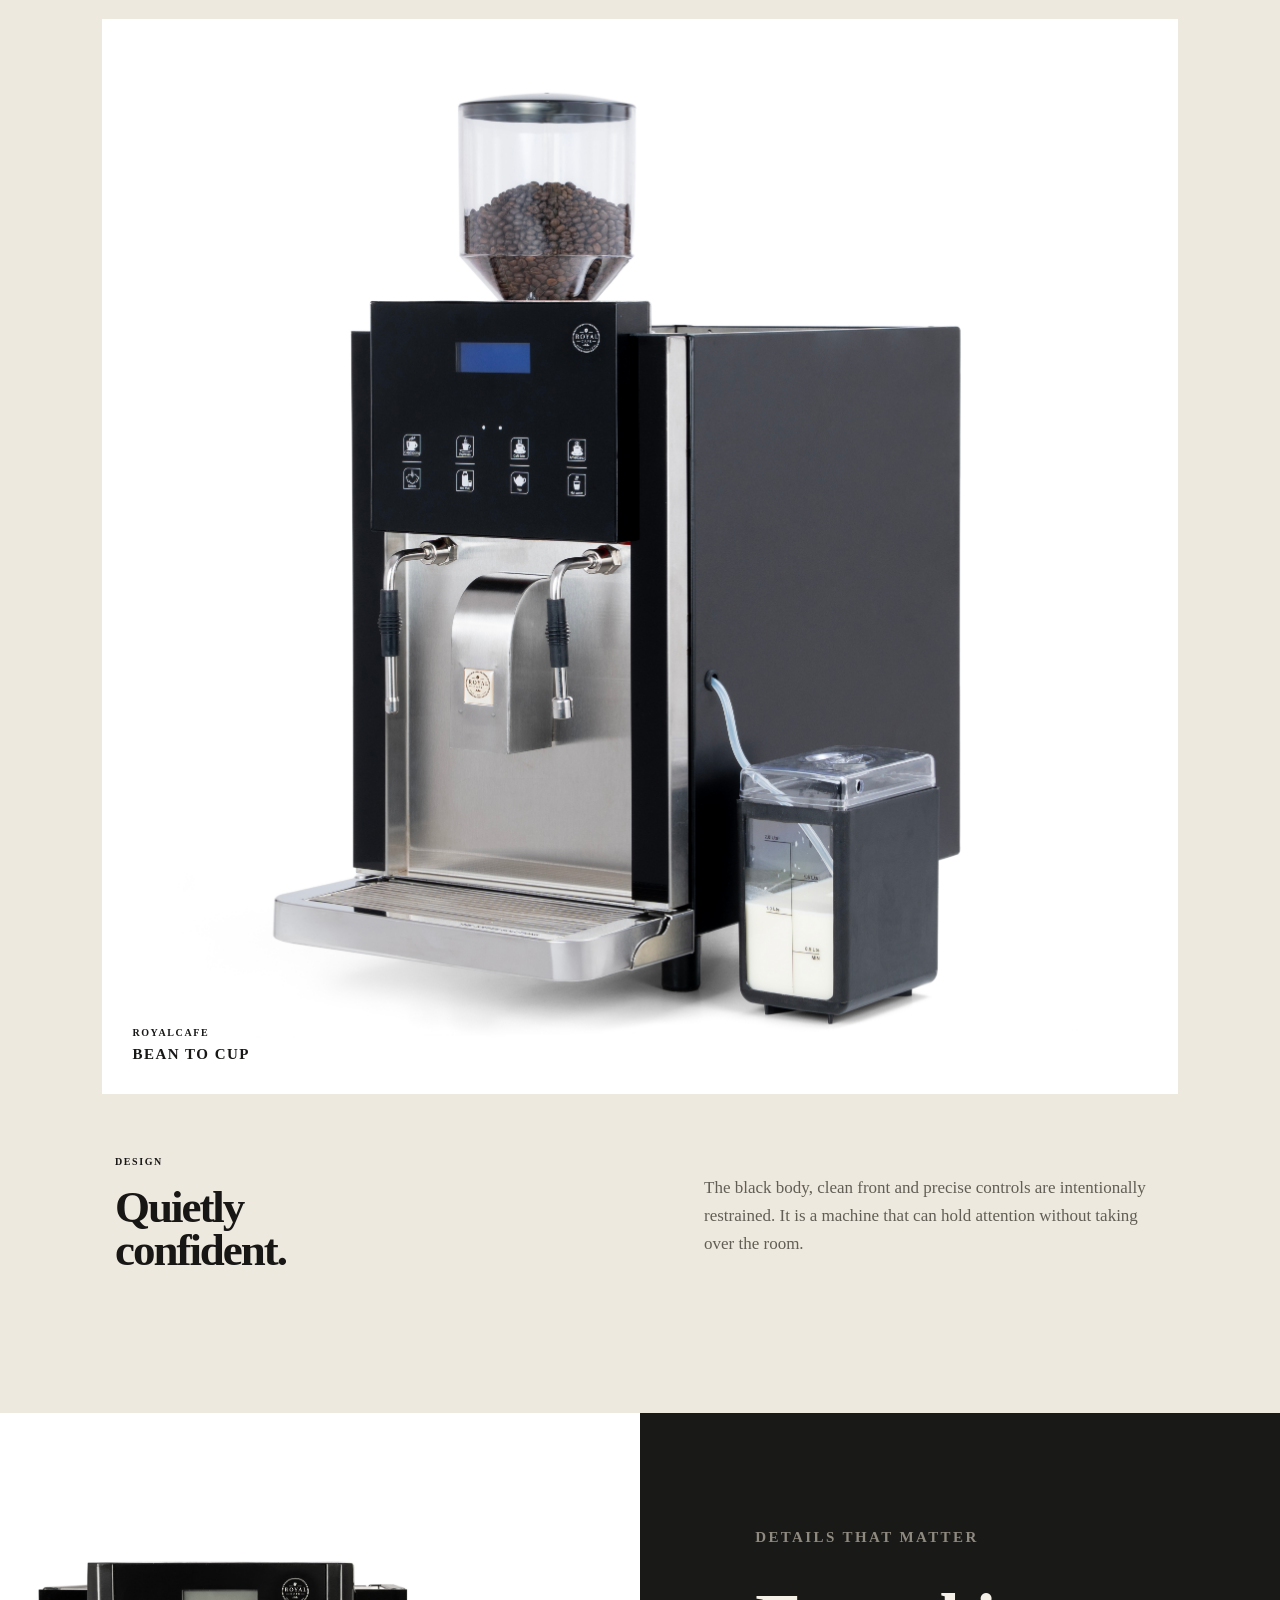
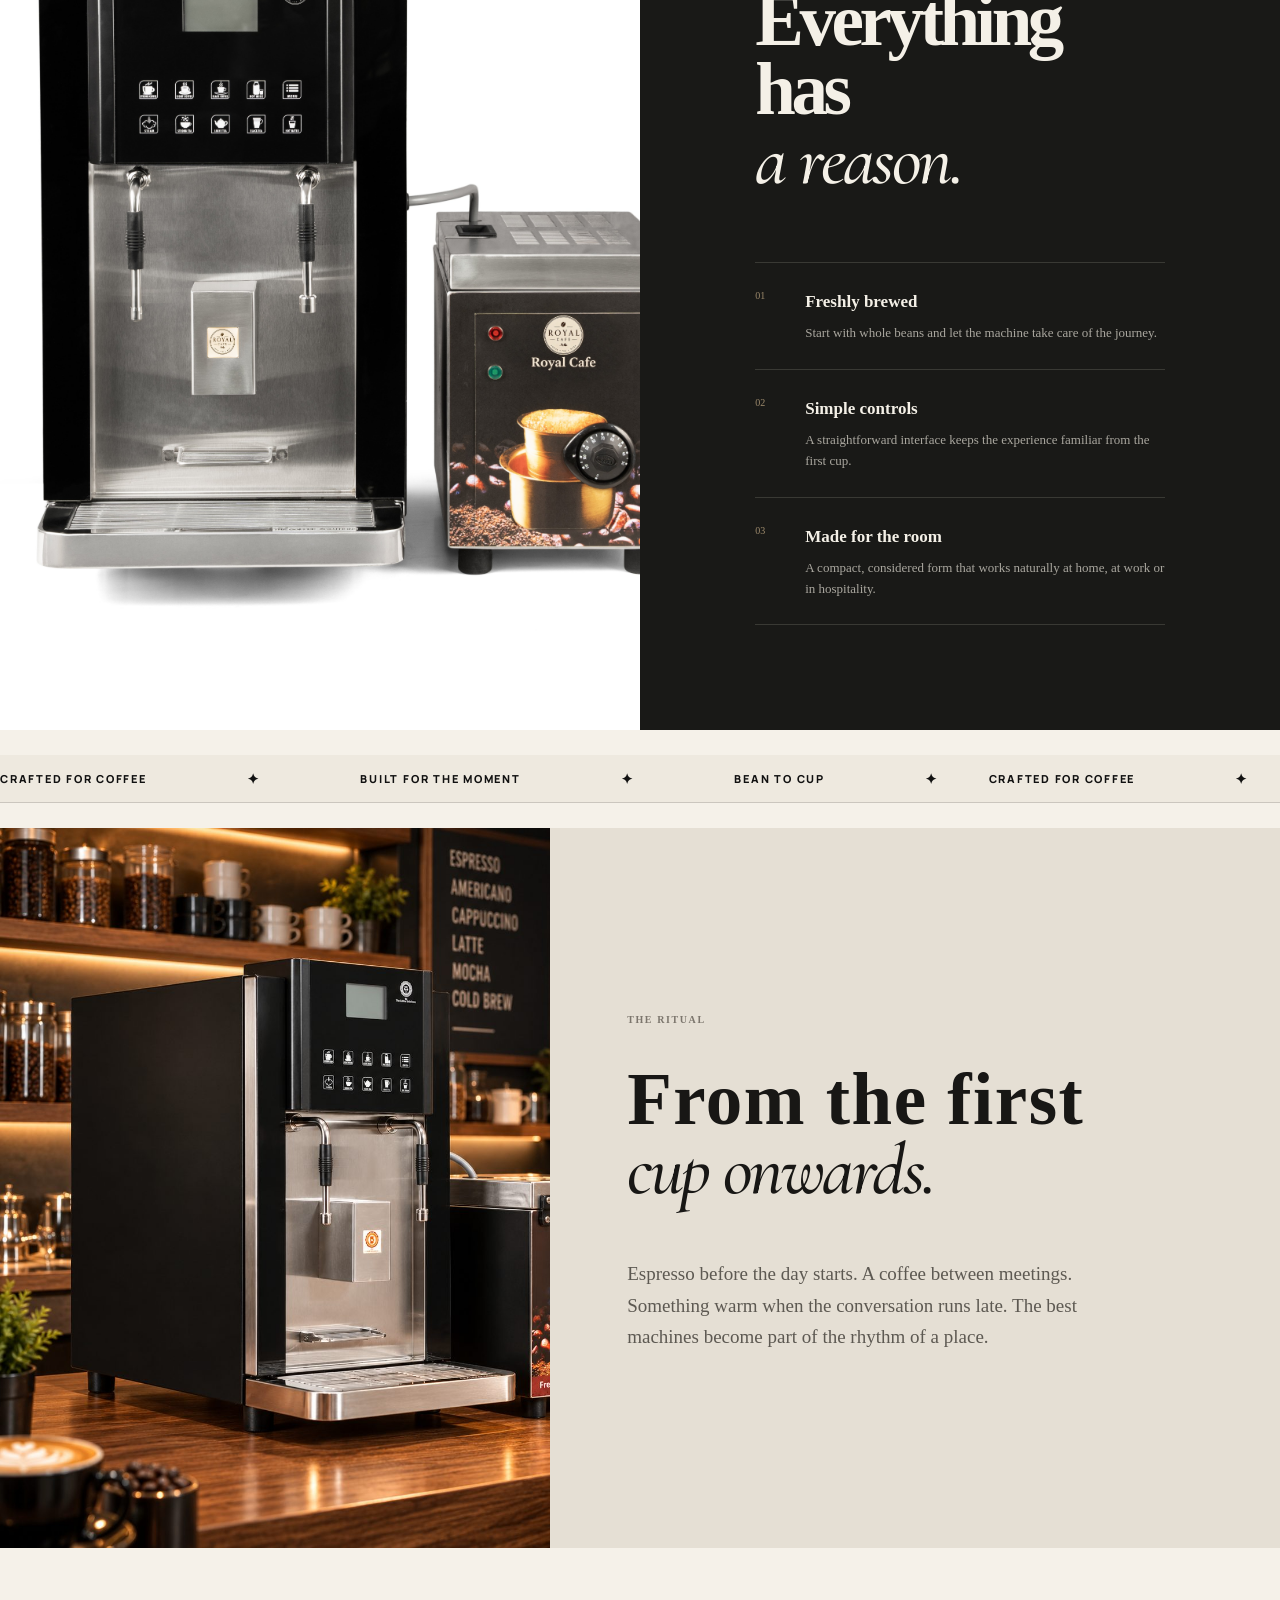
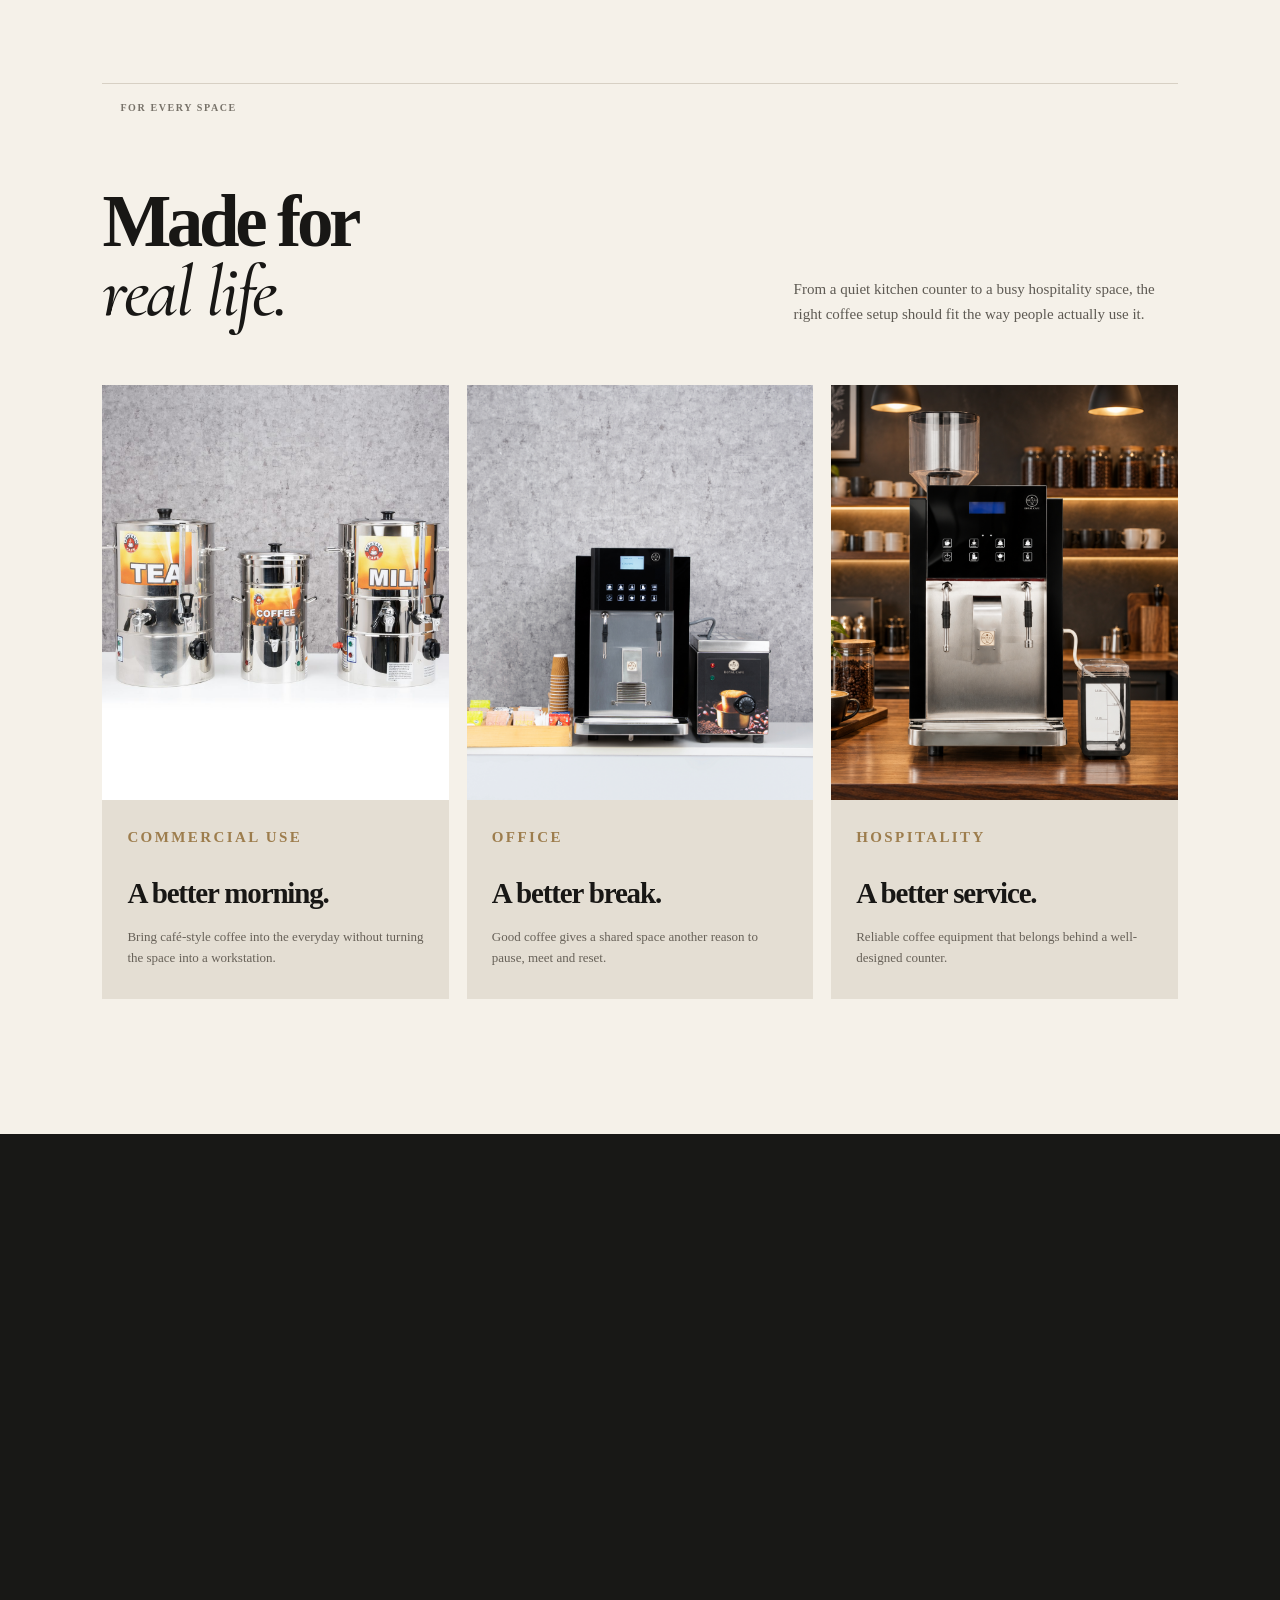
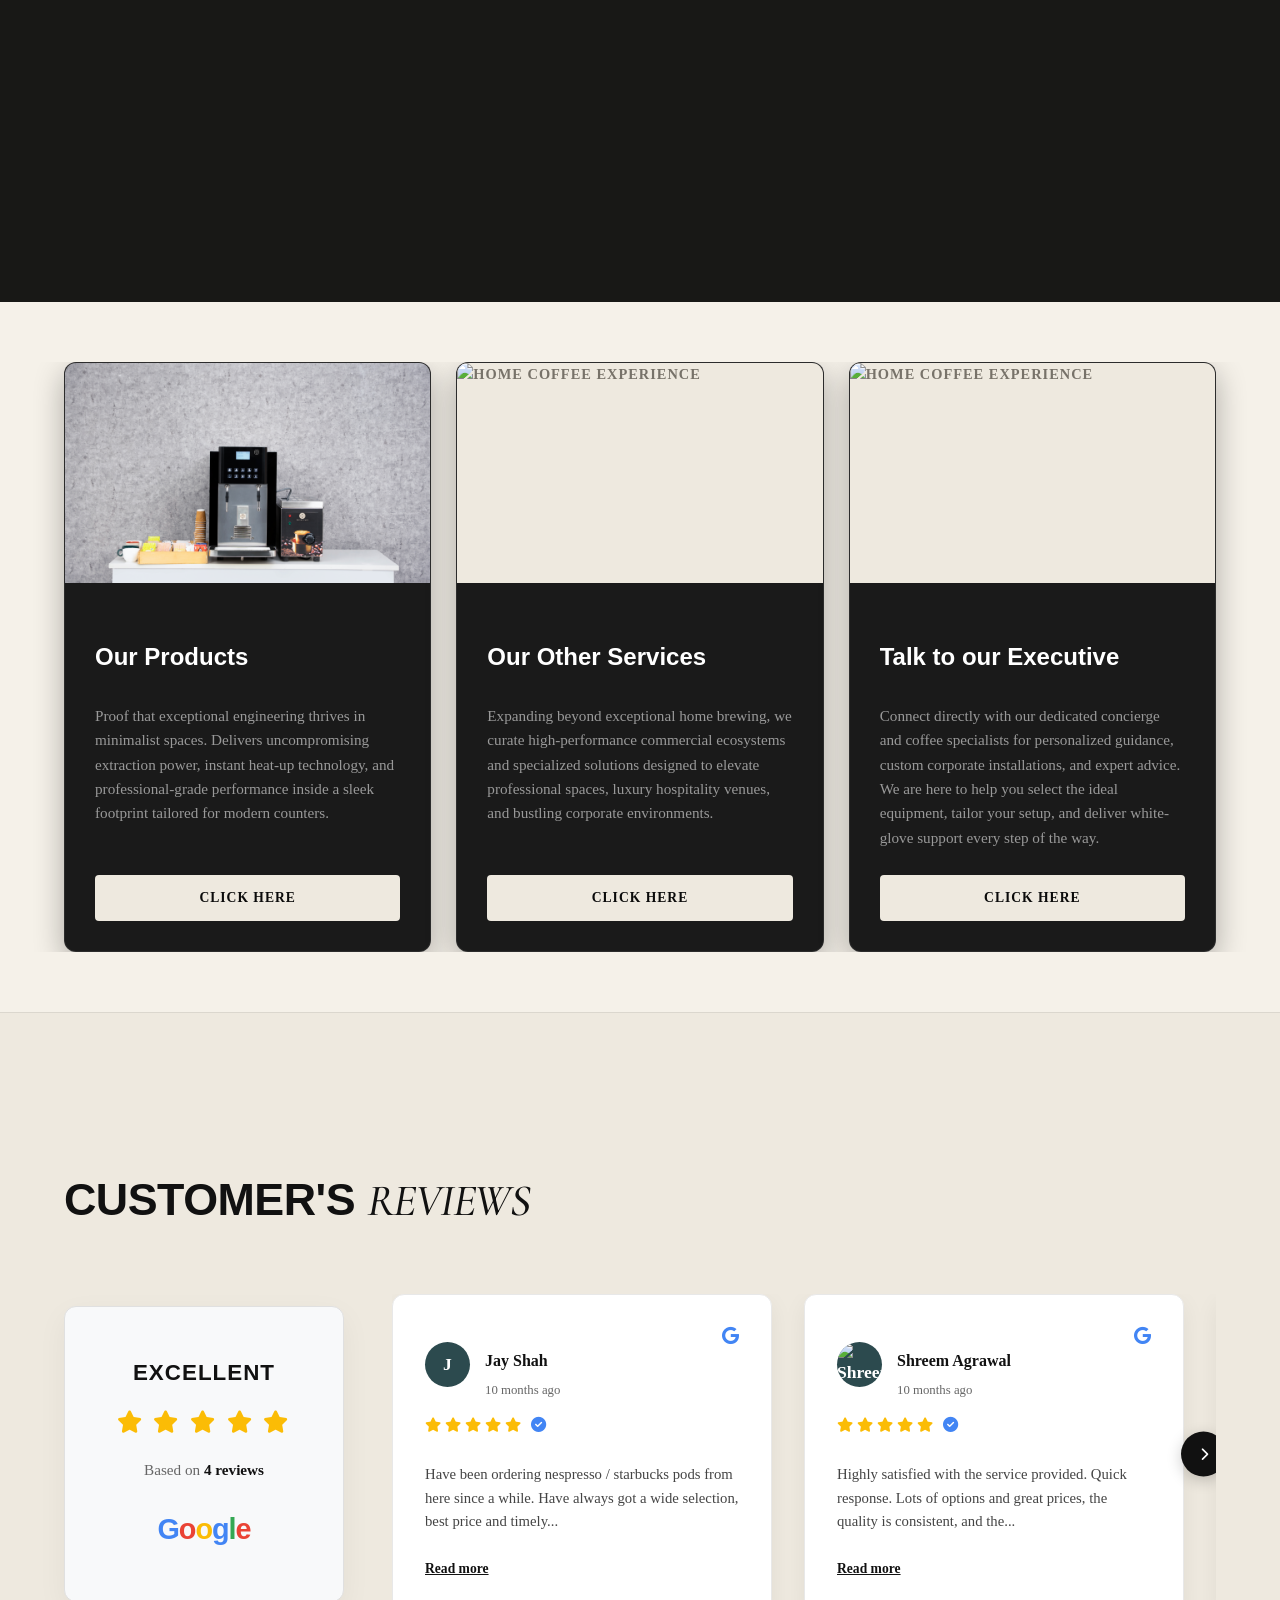
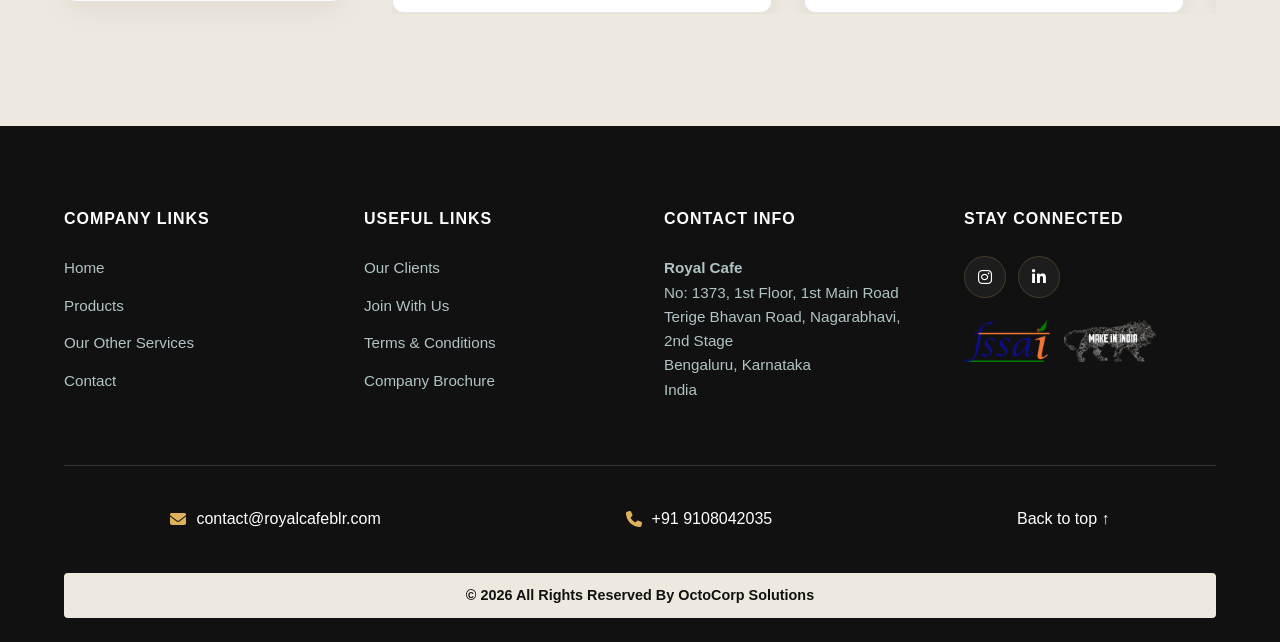
==== commit 02241f0f: "Update index.html" ====
--- a/index.html
+++ b/index.html
@@ -42,9 +42,15 @@
     <nav class="desktop-nav">
       <a href="products.html">Products</a><a href="services.html">Our Services</a><a href="client.html">Our Clients</a><a href="about.html">About Us</a><a href="contact.html">Contact</a>
     </nav>
-    <a class="header-cta magnetic" href="contact.html">ENQUIRE<span>↗</span></a>
+     <a class="header-cta magnetic" href="https://profile.royalcafeblr.com">Download Company Brochure<span>↗</span></a>
     <button class="menu" aria-label="Open menu" aria-expanded="false"><i></i><i></i></button>
-    <nav class="mobile-nav"><a href="products.html">Products</a><a href="services.html">Our Services</a><a href="client.html">Our Clients</a><a href="about.html">About Us</a><a href="contact.html">Contact</a></nav>
+    <nav class="mobile-nav">
+      <a href="products.html">Products</a>
+      <a href="services.html">Our Services</a>
+      <a href="client.html">Our Clients</a>
+      <a href="about.html">About Us</a>
+      <a href="contact.html">Contact</a>
+      <a href="https://profile.royalcafeblr.com">Download Company Brochure</a></nav>
   </header>
 
 
@@ -309,6 +315,7 @@
               <li><a href="client.html">Our Clients</a></li>
                 <li><a href="careers.html">Join With Us</a></li>
                 <li><a href="terms.html">Terms & Conditions</a></li>
+                <li><a href="https://profile.royalcafeblr.com">Company Brochure</a></li>
                 
             </ul>
         </div>
@@ -339,7 +346,7 @@
         <div class="contact-item"><i class="fa-solid fa-phone"></i><a href="tel:9108042035"> +91 9108042035</a></div>
         <a href="index.html">Back to top ↑</a>
     </div>
-    <div class="footer-bottom"><a href="https://octo-corp.github.io/octo-corp/"><p>&copy; 2026 All Rights Reserved By OctoCorp Solutions</p></a></div>
+    <div class="footer-bottom"><a href="https://octocorp.in/"><p>&copy; 2026 All Rights Reserved By OctoCorp Solutions</p></a></div>
   </footer>
 
 
--- a/styles.css
+++ b/styles.css
@@ -2525,13 +2525,52 @@
     }
 }
 
-
-
-
-
-
-
-
-
-
-
+/* RITUAL SECTION — MOBILE ONLY */
+@media (max-width: 750px) {
+
+  .ritual {
+    display: grid;
+    grid-template-columns: 1fr;
+    width: 100%;
+    gap: 0;
+    overflow: hidden;
+  }
+
+  .ritual-media {
+    width: 100%;
+    height: 240px;
+    overflow: hidden;
+  }
+
+  .ritual-media video {
+    display: block;
+    width: 100%;
+    height: 100%;
+    object-fit: contain;
+    object-position: center;
+  }
+
+  .ritual-copy {
+    width: 100%;
+    padding: 35px 22px 40px;
+    box-sizing: border-box;
+  }
+
+  .ritual-copy h2 {
+    font-size: clamp(30px, 8vw, 40px);
+    line-height: 1.1;
+  }
+
+  .ritual-copy > p:not(.small-label) {
+    font-size: 15px;
+    line-height: 1.7;
+  }
+}
+
+
+
+
+
+
+
+
